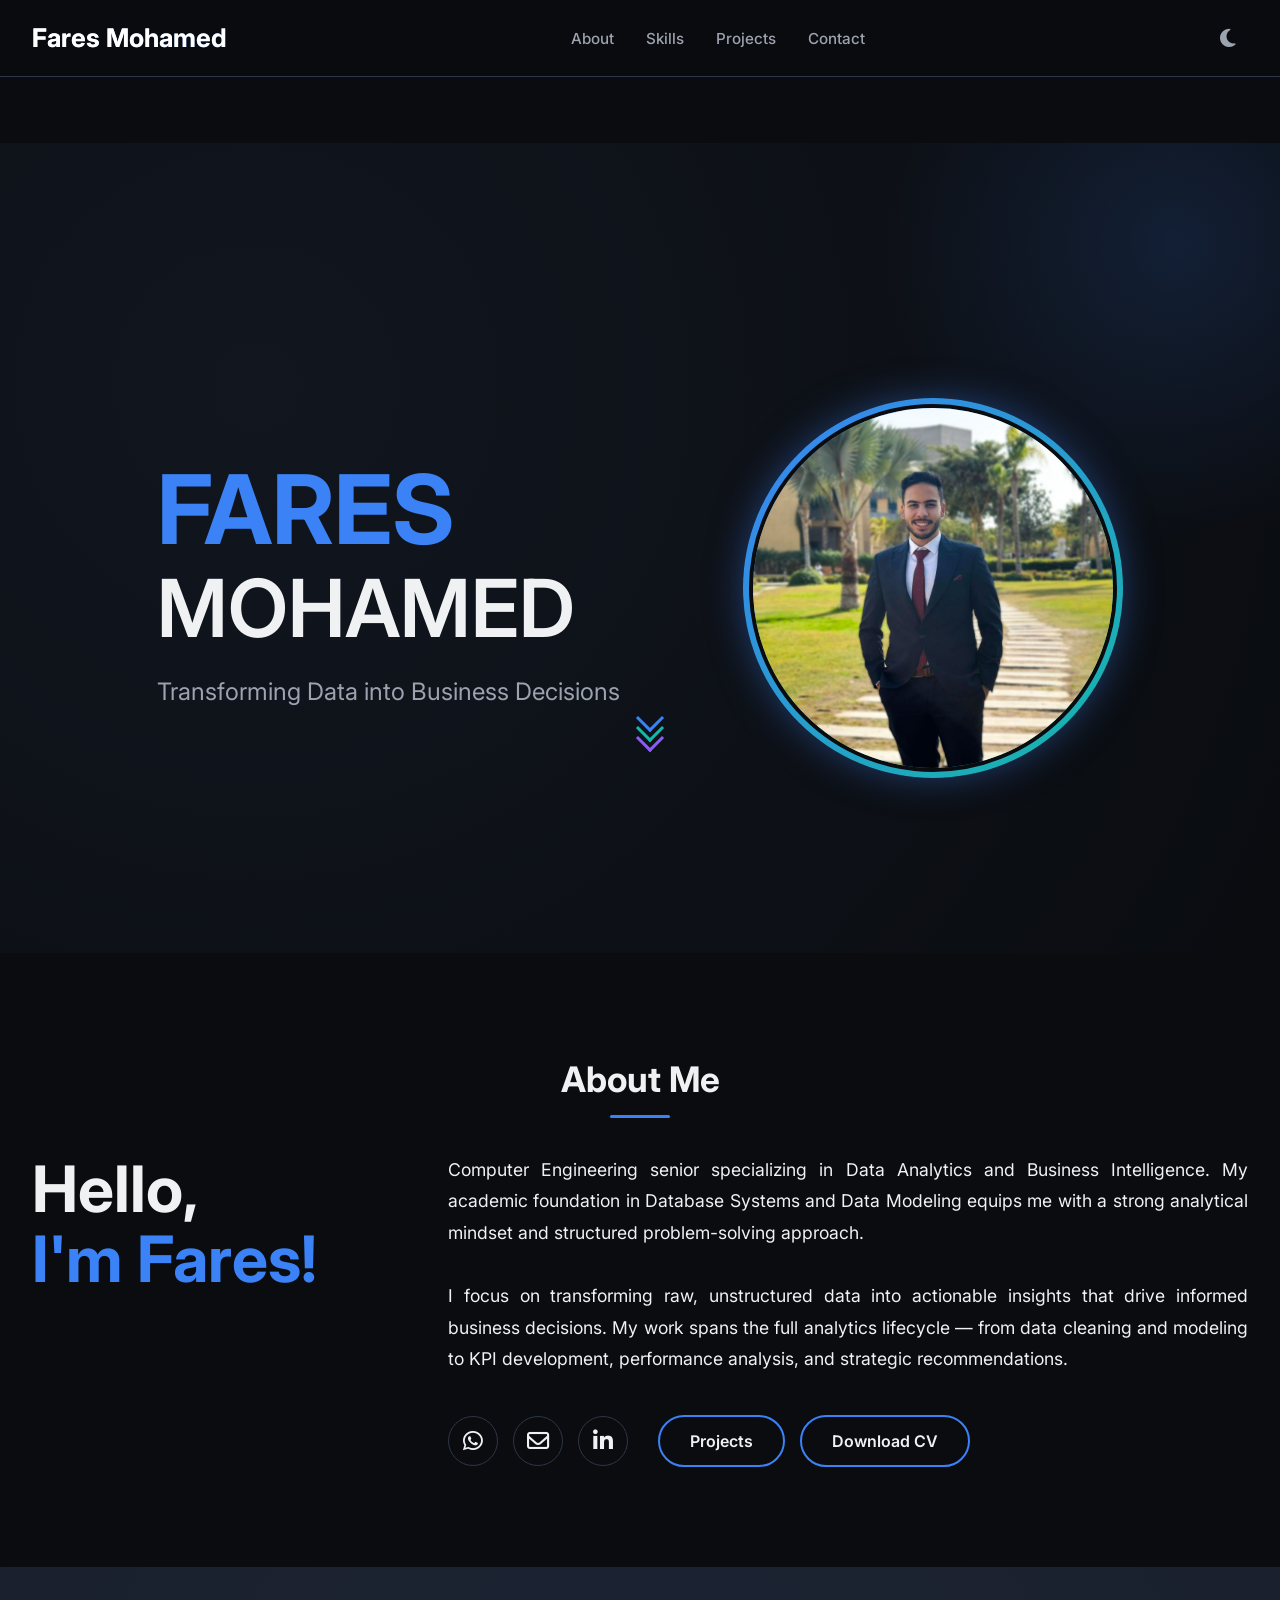
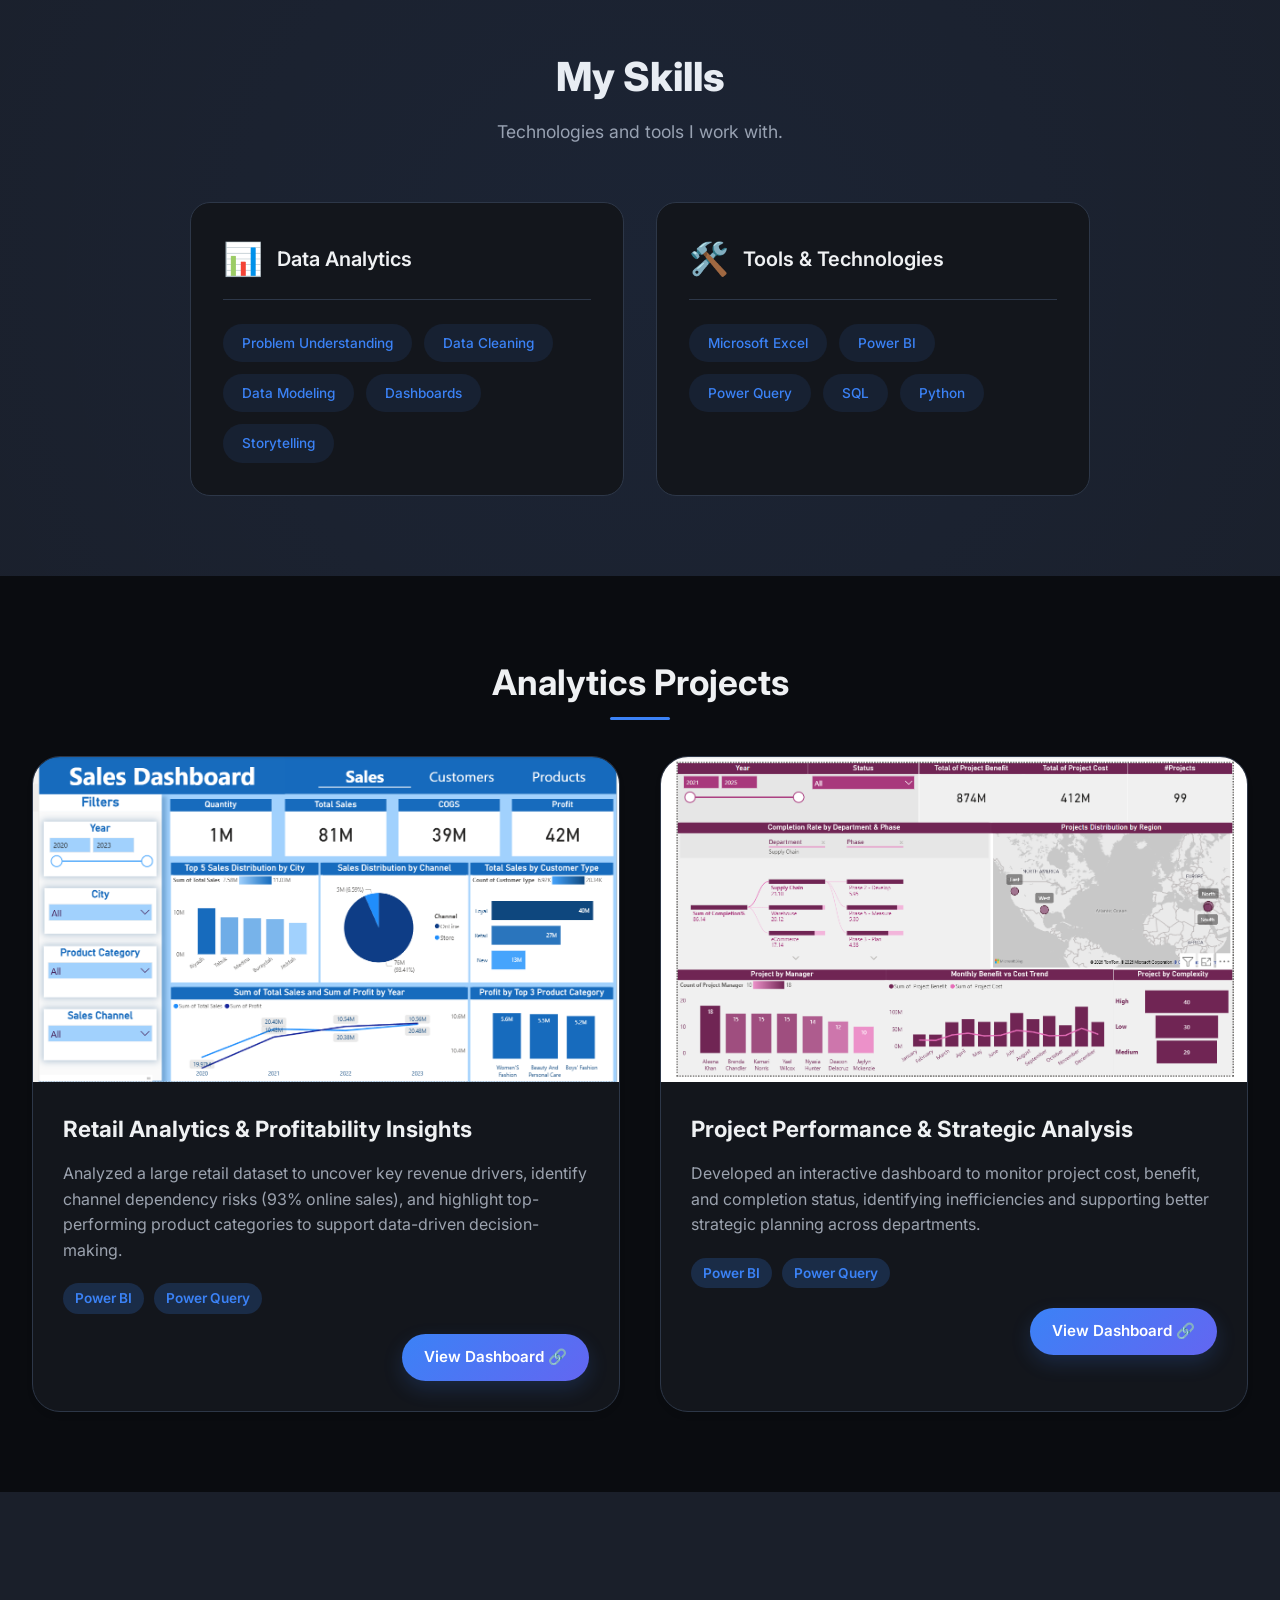
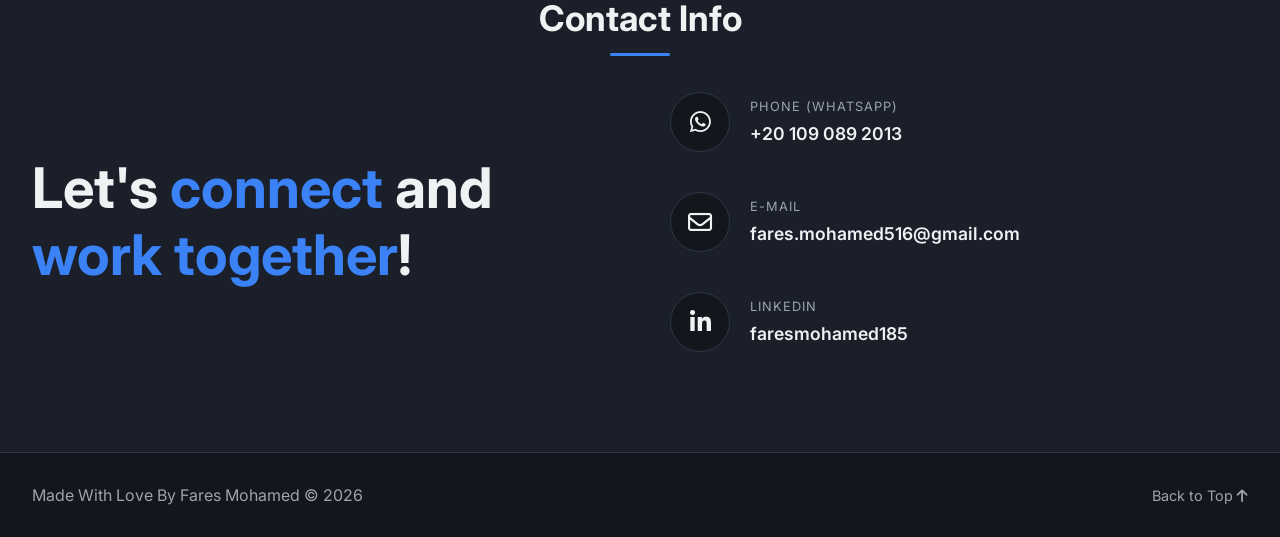
==== index.html @ 22d887e2 "index.html" ====
<!DOCTYPE html>
<html lang="en">

<head>
    <meta charset="UTF-8">
    <meta name="viewport" content="width=device-width, initial-scale=1.0">
    <meta name="description"
        content="Portfolio of Fares Mohamed, a Data Analyst specializing in business intelligence, data modeling, and performance analysis.">
    <title>Fares Mohamed | Data Analyst</title>

    <!-- Stylesheets -->
    <link rel="stylesheet" href="style.css">

    <!-- Google Fonts -->
    <link rel="preconnect" href="https://fonts.googleapis.com">
    <link rel="preconnect" href="https://fonts.gstatic.com" crossorigin>
    <link href="https://fonts.googleapis.com/css2?family=Inter:wght@300;400;500;600;700;800&display=swap"
        rel="stylesheet">
    <link href="https://fonts.googleapis.com/css2?family=Amiri:wght@400;700&display=swap" rel="stylesheet">

    <!-- Font Awesome -->
    <link rel="stylesheet" href="https://cdnjs.cloudflare.com/ajax/libs/font-awesome/6.4.0/css/all.min.css">
</head>

<body>
    <!-- ============================================
     PREMIUM LOADING SCREEN
     ============================================ -->
    <div id="preloader" class="preloader">
        <div class="preloader-container">
            <div class="spinner-wrapper">
                <div class="spinner"></div>
                <div class="spinner-glow"></div>
            </div>
            <div class="preloader-text">
                <span class="text-line">Fares Mohamed</span>
                <span class="text-sub">Loading Portfolio</span>
            </div>
        </div>
    </div>
    <!-- ============================================
         NAVIGATION BAR
         ============================================ -->
    <nav class="navbar">
        <div class="container">
            <a href="#home" class="logo">Fares Mohamed</a>

            <ul class="nav-links">
                <li><a href="#about">About</a></li>
                <li><a href="#skills">Skills</a></li>
                <li><a href="#projects">Projects</a></li>
                <li><a href="#contact">Contact</a></li>
            </ul>

            <!-- Dark Mode Toggle Button -->
            <button id="themeToggle" class="theme-toggle-nav" aria-label="Dark Mode Toggle">
                <i class="fa-solid fa-moon"></i>
            </button>
        </div>
    </nav>

    <!-- ============================================
         AYAT AL-KURSI - INFINITE SCROLLER
         ============================================ -->
    <div class="ayat-container">
        <div class="ayat-slider">
            <div class="ayat-track">
                <div class="ayat-item">
                    <span class="ayat-text">
                        ﴿ اللَّهُ لَا إِلَٰهَ إِلَّا هُوَ الْحَيُّ الْقَيُّومُ ۚ لَا تَأْخُذُهُ سِنَةٌ وَلَا نَوْمٌ
                        ۚ
                        لَهُ مَا فِي السَّمَاوَاتِ وَمَا فِي الْأَرْضِ ۗ مَنْ ذَا الَّذِي يَشْفَعُ عِنْدَهُ إِلَّا
                        بِإِذْنِهِ ۚ يَعْلَمُ مَا بَيْنَ أَيْدِيهِمْ وَمَا خَلْفَهُمْ ۖ وَلَا يُحِيطُونَ بِشَيْءٍ
                        مِنْ عِلْمِهِ إِلَّا بِمَا شَاءَ ۚ وَسِعَ كُرْسِيُّهُ السَّمَاوَاتِ وَالْأَرْضَ ۖ وَلَا
                        يَئُودُهُ حِفْظُهُمَا ۚ وَهُوَ الْعَلِيُّ الْعَظِيمُ ﴾
                    </span>
                </div>
            </div>
        </div>
    </div>

    <!-- ============================================
         HERO SECTION
         ============================================ -->
    <header class="hero" id="home">
        <div class="container hero-container">
            <div class="hero-content">
                <h1 class="hero-name">
                    <span class="name-part-1">FARES</span>
                    <span class="name-part-2">MOHAMED</span>
                </h1>
                <h2 class="hero-headline">
                    Transforming Data into <span class="highlight-text">Business Decisions</span>
                </h2>
            </div>

            <div class="hero-visual">
                <div class="profile-container">
                    <img src="profile.jpeg" alt="Fares Mohamed" class="profile-img">
                </div>
            </div>

            <div class="scroll-indicator">
                <span></span>
                <span></span>
                <span></span>
            </div>
        </div>
    </header>

    <main>
        <!-- ============================================
             ABOUT SECTION
             ============================================ -->
        <section id="about" class="section about-section">
            <div class="container">
                <div class="about-header">
                    <h2 class="section-title">About Me</h2>
                </div>

                <div class="about-layout">
                    <div class="about-intro">
                        <h2 class="about-hello">Hello,</h2>
                        <h2 class="about-name">I'm Fares!</h2>
                    </div>

                    <div class="about-text">
                        <p class="about-description">
                            Computer Engineering senior specializing in <span class="highlight-text">Data
                                Analytics</span> and <span class="highlight-text">Business Intelligence</span>.
                            My academic foundation in <span class="highlight-text">Database Systems</span> and
                            <span class="highlight-text">Data Modeling</span> equips me with a strong analytical
                            mindset and structured problem-solving approach.
                            <br><br>
                            I focus on transforming raw, unstructured data into actionable insights that drive
                            informed business decisions. My work spans the full analytics lifecycle — from
                            <span class="highlight-text">data cleaning</span> and <span
                                class="highlight-text">modeling</span> to
                            <span class="highlight-text">KPI development</span>,
                            <span class="highlight-text">performance analysis</span>, and strategic recommendations.
                        </p>

                        <div class="about-actions">
                            <div class="about-socials">
                                <a href="https://wa.me/201090892013" target="_blank" class="about-social-icon whatsapp">
                                    <i class="fa-brands fa-whatsapp"></i>
                                </a>
                                <a href="mailto:fares.mohamed516@gmail.com" class="about-social-icon mail">
                                    <i class="fa-regular fa-envelope"></i>
                                </a>
                                <a href="https://www.linkedin.com/in/faresmohamed185/" target="_blank"
                                    class="about-social-icon linkedin">
                                    <i class="fa-brands fa-linkedin-in"></i>
                                </a>
                            </div>

                            <div class="about-buttons">
                                <a href="#projects" class="btn-outline">Projects</a>
                                <a href="Fares_Mohamed_CV.pdf.pdf" target="_blank" class="btn-outline">Download CV</a>
                            </div>
                        </div>
                    </div>
                </div>
            </div>
        </section>

        <!-- ============================================
             SKILLS SECTION
             ============================================ -->
        <section id="skills" class="skills-section">
            <div class="container">
                <h2 class="skills-title">My Skills</h2>
                <p class="skills-subtitle">Technologies and tools I work with.</p>

                <div class="skills-grid">
                    <!-- Data Analytics Card -->
                    <div class="skill-category">
                        <div class="category-header">
                            <span class="category-icon">📊</span>
                            <h3>Data Analytics</h3>
                        </div>
                        <div class="skills-list">
                            <span class="skill-tag">Problem Understanding</span>
                            <span class="skill-tag">Data Cleaning</span>
                            <span class="skill-tag">Data Modeling</span>
                            <span class="skill-tag">Dashboards</span>
                            <span class="skill-tag">Storytelling</span>
                        </div>
                    </div>

                    <!-- Tools & Technologies Card -->
                    <div class="skill-category">
                        <div class="category-header">
                            <span class="category-icon">🛠️</span>
                            <h3>Tools & Technologies</h3>
                        </div>
                        <div class="skills-list">
                            <span class="skill-tag">Microsoft Excel</span>
                            <span class="skill-tag">Power BI</span>
                            <span class="skill-tag">Power Query</span>
                            <span class="skill-tag">SQL</span>
                            <span class="skill-tag">Python</span>
                        </div>
                    </div>
                </div>
            </div>
        </section>

        <!-- ============================================
             PROJECTS SECTION
             ============================================ -->
        <section id="projects" class="section projects-section">
            <div class="container">
                <h2 class="section-title">Analytics Projects</h2>

                <div class="projects-grid">
                    <!-- Project 1 -->
                    <div class="project-card">
                        <div class="project-preview">
                            <img src="sales.png" alt="Retail Performance Dashboard" class="project-img">
                        </div>
                        <div class="project-content">
                            <h3>Retail Analytics & Profitability Insights</h3>
                            <p class="project-desc">
                                Analyzed a large retail dataset to uncover key revenue drivers, identify channel
                                dependency risks (93% online sales), and highlight top-performing product categories to
                                support data-driven decision-making.
                            </p>
                            <div class="project-tools">
                                <span class="tool-tag">Power BI</span>
                                <span class="tool-tag">Power Query</span>
                            </div>
                            <div class="project-actions">
                                <a href="Sales Dashboard.pdf" target="_blank" class="project-btn">
                                    View Dashboard 🔗
                                </a>
                            </div>
                        </div>
                    </div>

                    <!-- Project 2 -->
                    <div class="project-card">
                        <div class="project-preview">
                            <img src="project management.png" alt="Project Management Dashboard" class="project-img">
                        </div>
                        <div class="project-content">
                            <h3>Project Performance & Strategic Analysis</h3>
                            <p class="project-desc">
                                Developed an interactive dashboard to monitor project cost, benefit, and completion
                                status, identifying inefficiencies and supporting better strategic planning across
                                departments.
                            </p>
                            <div class="project-tools">
                                <span class="tool-tag">Power BI</span>
                                <span class="tool-tag">Power Query</span>
                            </div>
                            <div class="project-actions">
                                <a href="Project Managment Dashboard.pdf" target="_blank" class="project-btn">
                                    View Dashboard 🔗
                                </a>
                            </div>
                        </div>
                    </div>
                </div>
            </div>
        </section>

        <!-- ============================================
             CONTACT SECTION
             ============================================ -->
        <section id="contact" class="section contact-section">
            <div class="container">
                <h2 class="section-title">Contact Info</h2>

                <div class="contact-layout">
                    <div class="contact-headline">
                        <h2 class="contact-main-text">
                            Let's <span class="highlight">connect</span> and <br>
                            <span class="highlight">work together</span>!
                        </h2>
                    </div>

                    <div class="contact-info">
                        <!-- WhatsApp -->
                        <div class="contact-row">
                            <div class="contact-text">
                                <span class="contact-label">Phone (WhatsApp)</span>
                                <a href="https://wa.me/201090892013" target="_blank" class="contact-link whatsapp">+20
                                    109 089
                                    2013</a>
                            </div>
                            <a href="https://wa.me/201090892013" target="_blank" class="contact-icon-circle whatsapp">
                                <i class="fa-brands fa-whatsapp"></i>
                            </a>
                        </div>

                        <!-- Email -->
                        <div class="contact-row">
                            <div class="contact-text">
                                <span class="contact-label">E-mail</span>
                                <a href="mailto:fares.mohamed516@gmail.com"
                                    class="contact-link mail">fares.mohamed516@gmail.com</a>
                            </div>
                            <a href="mailto:fares.mohamed516@gmail.com" class="contact-icon-circle mail">
                                <i class="fa-regular fa-envelope"></i>
                            </a>
                        </div>

                        <!-- LinkedIn -->
                        <div class="contact-row">
                            <div class="contact-text">
                                <span class="contact-label">LinkedIn</span>
                                <a href="https://www.linkedin.com/in/fares-mohamed-1676a9252/" target="_blank"
                                    class="contact-link linkedin">faresmohamed185</a>
                            </div>
                            <a href="https://www.linkedin.com/in/fares-mohamed-1676a9252/" target="_blank"
                                class="contact-icon-circle linkedin">
                                <i class="fa-brands fa-linkedin-in"></i>
                            </a>
                        </div>
                    </div>
                </div>
            </div>
        </section>
    </main>

    <!-- ============================================
         FOOTER
         ============================================ -->
    <footer class="footer">
        <div class="container footer-content">
            <p>Made With Love By Fares Mohamed © 2026</p>
            <a href="#home" class="back-to-top">
                Back to Top <i class="fa-solid fa-arrow-up"></i>
            </a>
        </div>
    </footer>

    <!-- JavaScript -->
    <script src="script.js"></script>
</body>

</html>
---- style.css ----
/* ============================================
   0. PREMIUM LOADING SCREEN
   ============================================ */

.preloader {
    position: fixed;
    top: 0;
    left: 0;
    width: 100%;
    height: 100%;
    background: #0A0C10;
    z-index: 9999;
    display: flex;
    align-items: center;
    justify-content: center;
    transition: opacity 0.6s ease, visibility 0.6s ease;
}

/* Hidden state */
.preloader.hidden {
    opacity: 0;
    visibility: hidden;
}

/* Container */
.preloader-container {
    text-align: center;
}

/* Spinner Wrapper */
.spinner-wrapper {
    position: relative;
    width: 80px;
    height: 80px;
    margin: 0 auto 24px;
}

/* Main Spinner */
.spinner {
    position: absolute;
    top: 0;
    left: 0;
    width: 100%;
    height: 100%;
    border: 3px solid transparent;
    border-top-color: #3B82F6;
    border-right-color: #14B8A6;
    border-radius: 50%;
    animation: spin 1.2s cubic-bezier(0.68, -0.55, 0.265, 1.55) infinite;
    will-change: transform;
}

/* Spinner Glow Effect */
.spinner-glow {
    position: absolute;
    top: 50%;
    left: 50%;
    width: 100%;
    height: 100%;
    background: radial-gradient(circle, rgba(59, 130, 246, 0.2), transparent 70%);
    border-radius: 50%;
    transform: translate(-50%, -50%);
    animation: pulse 2s ease-in-out infinite;
}

/* Spinner Animation */
@keyframes spin {
    0% {
        transform: rotate(0deg);
    }

    100% {
        transform: rotate(360deg);
    }
}

/* Pulse Animation for Glow */
@keyframes pulse {

    0%,
    100% {
        opacity: 0.3;
        transform: translate(-50%, -50%) scale(1);
    }

    50% {
        opacity: 0.8;
        transform: translate(-50%, -50%) scale(1.2);
    }
}

/* Text Styles */
.preloader-text {
    margin-top: 16px;
}

.text-line {
    display: block;
    font-family: 'Inter', sans-serif;
    font-size: 1.2rem;
    font-weight: 600;
    letter-spacing: 4px;
    text-transform: uppercase;
    background: linear-gradient(135deg, #EFF1F3, #3B82F6);
    -webkit-background-clip: text;
    background-clip: text;
    color: transparent;
    margin-bottom: 8px;
}

.text-sub {
    display: block;
    font-family: 'Inter', sans-serif;
    font-size: 0.75rem;
    font-weight: 400;
    letter-spacing: 2px;
    text-transform: uppercase;
    color: #9CA3AF;
}

/* Responsive */
@media (max-width: 768px) {
    .spinner-wrapper {
        width: 60px;
        height: 60px;
    }

    .text-line {
        font-size: 1rem;
        letter-spacing: 3px;
    }

    .text-sub {
        font-size: 0.65rem;
        letter-spacing: 1.5px;
    }
}

@media (max-width: 480px) {
    .spinner-wrapper {
        width: 50px;
        height: 50px;
    }

    .text-line {
        font-size: 0.85rem;
        letter-spacing: 2px;
    }

    .text-sub {
        font-size: 0.55rem;
    }
}

/* ============================================
   1. CSS VARIABLES
   ============================================ */

/* Dark Mode (Default) */
:root {
    --bg-deep: #0A0C10;
    --bg-card: #13161C;
    --bg-elevated: #1A1F2A;
    --border-glow: #2D3748;
    --accent-primary: #3B82F6;
    --accent-teal: #14B8A6;
    --accent-purple: #8B5CF6;
    --text-primary: #EFF1F3;
    --text-secondary: #9CA3AF;
    --shadow: 0 4px 6px -1px rgba(0, 0, 0, 0.1);
    --shadow-hover: 0 10px 15px -3px rgba(0, 0, 0, 0.1);
    --transition: all 0.3s ease;
}

/* Light Mode */
[data-theme="light"] {
    --bg-deep: #F8FAFC;
    --bg-card: #FFFFFF;
    --bg-elevated: #F1F5F9;
    --border-glow: #E2E8F0;
    --accent-primary: #2563EB;
    --accent-teal: #0D9488;
    --accent-purple: #7C3AED;
    --text-primary: #1E293B;
    --text-secondary: #64748B;
    --shadow: 0 4px 6px -1px rgba(0, 0, 0, 0.05);
    --shadow-hover: 0 10px 15px -3px rgba(0, 0, 0, 0.08);
}

/* ============================================
   2. GLOBAL STYLES
   ============================================ */
* {
    margin: 0;
    padding: 0;
    box-sizing: border-box;
}

body {
    font-family: 'Inter', sans-serif;
    background-color: var(--bg-deep);
    color: var(--text-primary);
    line-height: 1.5;
    scroll-behavior: smooth;
    overflow-x: hidden;
    transition: background-color 0.3s ease, color 0.3s ease;
}

a {
    text-decoration: none;
    color: inherit;
    transition: var(--transition);
}

ul {
    list-style: none;
}

img {
    max-width: 100%;
    display: block;
}

.container {
    max-width: 1280px;
    margin: 0 auto;
    padding: 0 32px;
}

.section {
    padding: 80px 0;
}

.section-title {
    font-size: 2.2rem;
    font-weight: 700;
    text-align: center;
    color: var(--text-primary);
    margin-bottom: 48px;
    position: relative;
}

.section-title::after {
    content: '';
    position: absolute;
    bottom: -12px;
    left: 50%;
    transform: translateX(-50%);
    width: 60px;
    height: 3px;
    background: var(--accent-primary);
    border-radius: 3px;
}

/* ============================================
   3. NAVIGATION
   ============================================ */
.navbar {
    position: fixed;
    top: 0;
    width: 100%;
    backdrop-filter: blur(12px);
    background: rgba(10, 12, 16, 0.8);
    border-bottom: 1px solid var(--border-glow);
    z-index: 1000;
    padding: 18px 0;
    transition: background 0.3s ease;
}

[data-theme="light"] .navbar {
    background: rgba(255, 255, 255, 0.9);
}

.navbar .container {
    display: flex;
    justify-content: space-between;
    align-items: center;
}

.logo {
    font-size: 1.6rem;
    font-weight: 700;
    background: linear-gradient(135deg, #fff, var(--accent-primary));
    -webkit-background-clip: text;
    background-clip: text;
    color: #fff;
}

[data-theme="light"] .logo {
    background: linear-gradient(135deg, #1E293B, var(--accent-primary));
    -webkit-background-clip: text;
    background-clip: text;
    color: transparent;
}

.nav-links {
    display: flex;
    gap: 32px;
}

.nav-links a {
    color: var(--text-secondary);
    font-weight: 500;
    font-size: 0.95rem;
}

.nav-links a:hover {
    color: var(--accent-primary);
}

/* ============================================
   4. THEME TOGGLE BUTTON
   ============================================ */
.theme-toggle-nav {
    background: transparent;
    border: none;
    color: var(--text-secondary);
    font-size: 1.3rem;
    cursor: pointer;
    padding: 8px;
    border-radius: 50%;
    transition: var(--transition);
    display: flex;
    align-items: center;
    justify-content: center;
    width: 40px;
    height: 40px;
}

.theme-toggle-nav:hover {
    color: var(--accent-primary);
    background: rgba(59, 130, 246, 0.1);
    transform: rotate(15deg);
}

[data-theme="light"] .theme-toggle-nav {
    color: #1E293B;
}

[data-theme="light"] .theme-toggle-nav:hover {
    color: var(--accent-primary);
}

/* ============================================
   5. AYAT AL-KURSI SLIDER
   ============================================ */
/* ============================================
   AYAT AL-KURSI - بدون كارد
   ============================================ */

.ayat-container {
    width: auto;
    margin-top: 80px;
    margin-left: 0;
    margin-right: 80px;
    padding: 0;
    box-sizing: border-box;
    overflow: hidden;
}

.ayat-slider {
    position: relative;
    width: 100%;
    overflow: hidden;
    padding: 16px 0;
}

.ayat-track {
    display: flex;
    flex-wrap: nowrap;
    width: max-content;
    will-change: transform;
}

.ayat-item {
    flex-shrink: 0;
    white-space: nowrap;
    padding: 0 40px;
    font-family: 'Amiri', serif;
    font-size: 1.2rem;
    line-height: 1.6;
}

.ayat-text {
    display: inline-block;
    font-weight: 500;
    background: linear-gradient(135deg, var(--text-primary), var(--accent-teal));
    -webkit-background-clip: text;
    background-clip: text;
    color: transparent;
    text-shadow: 0 0 8px rgba(59, 130, 246, 0.2);
    direction: rtl;
}

/* Responsive */
@media (max-width: 768px) {
    .ayat-slider {
        padding: 12px 0;
    }

    .ayat-item {
        padding: 0 20px;
        font-size: 1rem;
    }

    .ayat-slider::before,
    .ayat-slider::after {
        width: 30px;
    }
}

@media (max-width: 480px) {
    .ayat-item {
        padding: 0 15px;
        font-size: 0.85rem;
    }
}

/* ============================================
   6. HERO SECTION
   ============================================ */
.hero {
    padding: 180px 0 100px;
    min-height: 90vh;
    display: flex;
    align-items: center;
    background: radial-gradient(circle at 20% 30%, #11161f, var(--bg-deep));
    position: relative;
    overflow: hidden;
}

[data-theme="light"] .hero {
    background: radial-gradient(circle at 20% 30%, #E2E8F0, #F8FAFC);
}

.hero::before {
    content: '';
    position: absolute;
    top: -200px;
    right: -200px;
    width: 600px;
    height: 600px;
    background: radial-gradient(circle, rgba(59, 130, 246, 0.15) 0%, transparent 70%);
    border-radius: 50%;
    z-index: 1;
}

[data-theme="light"] .hero::before {
    background: radial-gradient(circle, rgba(37, 99, 235, 0.08) 0%, transparent 70%);
}

.hero-container {
    display: grid;
    grid-template-columns: 1fr 1fr;
    gap: 40px;
    align-items: center;
    position: relative;
    z-index: 2;
}

.hero-content {
    text-align: left;
}

.hero-name,
.hero-headline,
.hero-visual,
.scroll-indicator {
    opacity: 0;
}

.hero-name {
    margin-bottom: 30px;
    line-height: 0.9;
    animation: fadeInUp 0.8s ease-out 0.2s forwards;
}

.name-part-1 {
    font-size: 6rem;
    font-weight: 700;
    color: var(--accent-primary);
    display: block;
    margin-bottom: 20px;
}

.name-part-2 {
    font-size: 5rem;
    font-weight: 600;
    color: var(--text-primary);
    display: block;
}

.hero-headline {
    font-size: 1.5rem;
    font-weight: 400;
    color: var(--text-secondary);
    animation: fadeInUp 0.8s ease-out 0.4s forwards;
}

.hero-visual {
    animation: fadeInUp 2.5s ease-out 0.5s forwards;
}

.profile-container {
    width: 380px;
    height: 380px;
    border-radius: 50%;
    padding: 6px;
    background: linear-gradient(135deg, var(--accent-primary), var(--accent-teal));
    box-shadow: 0 0 40px -5px rgba(59, 130, 246, 0.5);
    animation: float 8s ease-in-out infinite;
    margin-left: auto;
}

.profile-img {
    width: 100%;
    height: 100%;
    object-fit: cover;
    object-position: top;
    border-radius: 50%;
    border: 4px solid var(--bg-deep);
}

@keyframes float {

    0%,
    100% {
        transform: translateY(0);
    }

    50% {
        transform: translateY(-15px);
    }
}

@keyframes fadeInUp {
    from {
        opacity: 0;
        transform: translateY(30px);
    }

    to {
        opacity: 1;
        transform: translateY(0);
    }
}

.scroll-indicator {
    position: absolute;
    bottom: 40px;
    left: 50%;
    transform: translateX(-50%);
    z-index: 10;
    animation: fadeInUp 0.8s ease-out 1s forwards;
}

.scroll-indicator span {
    display: block;
    width: 20px;
    height: 20px;
    border-bottom: 3px solid var(--accent-primary);
    border-right: 3px solid var(--accent-primary);
    transform: rotate(45deg);
    margin: -10px auto;
    animation: scroll 2s infinite;
}

.scroll-indicator span:nth-child(2) {
    animation-delay: 0.2s;
    border-color: var(--accent-teal);
}

.scroll-indicator span:nth-child(3) {
    animation-delay: 0.4s;
    border-color: var(--accent-purple);
}

@keyframes scroll {
    0% {
        opacity: 0;
        transform: rotate(45deg) translate(-20px, -20px);
    }

    50% {
        opacity: 1;
    }

    100% {
        opacity: 0;
        transform: rotate(45deg) translate(20px, 20px);
    }
}

/* ============================================
   7. ABOUT SECTION
   ============================================ */
.about-section {
    background-color: var(--bg-deep);
    padding: 100px 0;
}

.about-layout {
    display: flex;
    justify-content: space-between;
    align-items: flex-start;
    gap: 60px;
    flex-wrap: wrap;
}

.about-intro {
    flex: 0 0 auto;
    min-width: 250px;
}

.about-hello,
.about-name {
    font-size: 4rem;
    font-weight: 700;
    line-height: 1.1;
    color: var(--text-primary);
}

.about-name {
    color: var(--accent-primary);
}

.about-text {
    flex: 1;
    min-width: 300px;
    max-width: 800px;
}

.about-description {
    font-size: 1.1rem;
    line-height: 1.8;
    margin-bottom: 40px;
    text-align: justify;
    color: var(--text-primary);
}

[data-theme="light"] .about-description {
    color: #334155;
}

.about-actions {
    display: flex;
    align-items: center;
    gap: 30px;
    flex-wrap: wrap;
}

.about-socials {
    display: flex;
    gap: 15px;
}

.about-social-icon {
    width: 50px;
    height: 50px;
    border: 1px solid var(--border-glow);
    border-radius: 50%;
    display: flex;
    align-items: center;
    justify-content: center;
    font-size: 1.4rem;
    transition: var(--transition);
    color: var(--text-primary);
}

.about-social-icon:hover {
    background-color: var(--accent-primary);
    color: #fff;
    transform: translateY(-3px);
    border-color: var(--accent-primary);
}

.about-buttons {
    display: flex;
    gap: 15px;
}

.btn-outline {
    padding: 12px 30px;
    border: 2px solid var(--accent-primary);
    border-radius: 50px;
    color: var(--text-primary);
    font-weight: 600;
    background: transparent;
    transition: var(--transition);
}

.btn-outline:hover {
    background: var(--accent-primary);
    color: #fff;
}

/* ============================================
   8. SKILLS SECTION
   ============================================ */
.skills-section {
    padding: 80px 0;
    background: var(--bg-elevated);
    position: relative;
    overflow: hidden;
}

.skills-section::before {
    content: '';
    position: absolute;
    top: -50%;
    left: -50%;
    width: 200%;
    height: 200%;
    background: radial-gradient(circle at center, var(--accent-primary) 0%, transparent 70%);
    opacity: 0.05;
    animation: skillsPulse 8s ease-in-out infinite;
}

@keyframes skillsPulse {

    0%,
    100% {
        opacity: 0.03;
        transform: scale(1);
    }

    50% {
        opacity: 0.08;
        transform: scale(1.03);
    }
}

.skills-title {
    font-size: 2.5rem;
    font-weight: 800;
    text-align: center;
    color: var(--text-primary);
    margin-bottom: 12px;
}

.skills-subtitle {
    text-align: center;
    color: var(--text-secondary);
    font-size: 1.1rem;
    margin-bottom: 56px;
}

.skills-grid {
    display: grid;
    grid-template-columns: repeat(auto-fit, minmax(350px, 1fr));
    gap: 32px;
    max-width: 900px;
    margin: 0 auto;
}

.skill-category {
    background: var(--bg-card);
    border-radius: 20px;
    padding: 32px;
    transition: var(--transition);
    border: 1px solid var(--border-glow);
    position: relative;
    overflow: hidden;
}

.skill-category::before {
    content: '';
    position: absolute;
    top: 0;
    left: 0;
    right: 0;
    height: 2px;
    background: linear-gradient(90deg, transparent, var(--accent-primary), transparent);
    transform: translateX(-100%);
    transition: transform 0.6s ease;
}

.skill-category:hover::before {
    transform: translateX(100%);
}

.skill-category:hover {
    transform: translateY(-6px);
    border-color: var(--accent-primary);
    box-shadow: 0 10px 30px rgba(59, 130, 246, 0.1);
}

.category-header {
    display: flex;
    align-items: center;
    gap: 14px;
    margin-bottom: 24px;
    padding-bottom: 16px;
    border-bottom: 1px solid var(--border-glow);
}

.category-icon {
    font-size: 2rem;
}

.category-header h3 {
    font-size: 1.25rem;
    font-weight: 600;
    color: var(--text-primary);
}

.skills-list {
    display: flex;
    flex-wrap: wrap;
    gap: 12px;
}

.skill-tag {
    background: rgba(59, 130, 246, 0.1);
    color: var(--accent-primary);
    padding: 8px 18px;
    border-radius: 30px;
    font-size: 0.85rem;
    font-weight: 500;
    transition: var(--transition);
    cursor: default;
    border: 1px solid transparent;
}

.skill-tag:hover {
    background: var(--accent-primary);
    color: #ffffff;
    transform: translateY(-2px) scale(1.02);
    box-shadow: 0 0 15px rgba(59, 130, 246, 0.4);
}

/* ============================================
   9. PROJECTS SECTION
   ============================================ */
.projects-grid {
    display: grid;
    grid-template-columns: repeat(auto-fit, minmax(320px, 1fr));
    gap: 40px;
}

.project-card {
    background: var(--bg-card);
    border-radius: 28px;
    overflow: hidden;
    box-shadow: var(--shadow);
    transition: var(--transition);
    border: 1px solid var(--border-glow);
}

.project-card:hover {
    transform: translateY(-10px);
    box-shadow: var(--shadow-hover);
    border-color: var(--accent-purple);
}

.project-preview {
    height: 325px;
    background: var(--bg-elevated);
    overflow: hidden;
}

.project-img {
    width: 100%;
    height: 100%;
    object-fit: cover;
    object-position: top;
    transition: transform 0.5s ease;
}

.project-card:hover .project-img {
    transform: scale(1.05);
}

.project-content {
    padding: 30px;
}

.project-content h3 {
    font-size: 1.4rem;
    margin-bottom: 15px;
    color: var(--text-primary);
}

.project-desc {
    color: var(--text-secondary);
    margin-bottom: 20px;
    line-height: 1.6;
}

.project-tools {
    display: flex;
    flex-wrap: wrap;
    gap: 10px;
    margin-bottom: 20px;
}

.tool-tag {
    background: rgba(59, 130, 246, 0.2);
    color: var(--accent-primary);
    padding: 5px 12px;
    border-radius: 20px;
    font-size: 0.85rem;
    font-weight: 600;
}

.project-actions {
    display: flex;
    justify-content: flex-end;
}

.project-btn {
    display: inline-block;
    padding: 12px 22px;
    border-radius: 999px;
    font-size: 0.95rem;
    font-weight: 600;
    color: #fff;
    background: linear-gradient(135deg, #3b82f6, #6366f1);
    box-shadow: 0 8px 20px rgba(59, 130, 246, 0.18);
    transition: var(--transition);
}

.project-btn:hover {
    transform: translateY(-2px);
    box-shadow: 0 12px 24px rgba(59, 130, 246, 0.28);
}

/* ============================================
   10. CONTACT SECTION
   ============================================ */
.contact-section {
    background-color: var(--bg-elevated);
    padding: 100px 0;
}

.contact-layout {
    display: flex;
    justify-content: space-between;
    align-items: center;
    gap: 60px;
    flex-wrap: wrap-reverse;
}

.contact-headline {
    flex: 1;
    min-width: 300px;
}

.contact-main-text {
    font-size: 3.5rem;
    font-weight: 700;
    line-height: 1.2;
    color: var(--text-primary);
}

.contact-main-text .highlight {
    color: var(--accent-primary);
}

.contact-info {
    flex: 1;
    min-width: 300px;
    display: flex;
    flex-direction: column;
    gap: 40px;
}

.contact-row {
    display: flex;
    align-items: center;
    justify-content: flex-end;
    gap: 20px;
    flex-direction: row-reverse;
}

.contact-text {
    display: flex;
    flex-direction: column;
    align-items: flex-start;
}

.contact-label {
    font-size: 0.8rem;
    text-transform: uppercase;
    letter-spacing: 1px;
    color: var(--text-secondary);
    margin-bottom: 5px;
}

.contact-link {
    font-size: 1.1rem;
    font-weight: 600;
    color: var(--text-primary);
}

.contact-link:hover {
    color: var(--accent-primary);
}

.contact-icon-circle {
    width: 60px;
    height: 60px;
    border-radius: 50%;
    background: var(--bg-card);
    display: flex;
    align-items: center;
    justify-content: center;
    font-size: 1.5rem;
    transition: var(--transition);
    border: 1px solid var(--border-glow);
    color: var(--text-primary);
}

.contact-icon-circle:hover {
    background: var(--accent-primary);
    color: #fff;
    animation: shakeX 0.8s ease-in-out forwards;
}

.whatsapp:hover {
    background-color: #25D366;
    color: #fff;
}

.mail:hover {
    background-color: #ea4335;
    color: #fff;
}

.linkedin:hover {
    background-color: #0077b5;
    color: #fff;
}

@keyframes shakeX {
    0% {
        transform: translateX(0);
    }

    20%,
    80%,
    100% {
        transform: translateX(-6px);
    }

    40% {
        transform: translateX(6px);
    }
}

/* ============================================
   11. FOOTER
   ============================================ */
.footer {
    background-color: var(--bg-card);
    padding: 30px 0;
    border-top: 1px solid var(--border-glow);
}

.footer-content {
    display: flex;
    justify-content: space-between;
    align-items: center;
    flex-wrap: wrap;
    gap: 20px;
    color: var(--text-secondary);
}

.back-to-top {
    font-size: 0.9rem;
    color: var(--text-secondary);
}

.back-to-top:hover {
    color: var(--accent-primary);
}

/* ============================================
   12. RESPONSIVE DESIGN
   ============================================ */
@media (max-width: 900px) {
    .container {
        padding: 0 20px;
    }

    .section-title {
        font-size: 1.8rem;
    }

    .hero {
        padding-top: 140px;
        text-align: center;
    }

    .hero-container {
        grid-template-columns: 1fr;
        gap: 60px;
    }

    .hero-content {
        order: 1;
        text-align: center;
    }

    .hero-visual {
        order: 2;
    }

    .name-part-1,
    .name-part-2 {
        font-size: 3.5rem;
    }

    .profile-container {
        width: 280px;
        height: 280px;
        margin-left: auto;
        margin-right: auto;
    }

    .nav-links {
        display: none;
    }

    .navbar .container {
        justify-content: center;
    }

    .about-layout {
        flex-direction: column;
        align-items: center;
        text-align: center;
    }

    .about-actions {
        justify-content: center;
        flex-direction: column;
    }

    .about-hello,
    .about-name {
        font-size: 3rem;
        text-align: center;
    }

    .contact-layout {
        flex-direction: column-reverse;
        text-align: center;
    }

    .contact-row {
        justify-content: center;
        flex-direction: column;
    }

    .contact-text {
        align-items: center;
        text-align: center;
    }

    .contact-main-text {
        font-size: 2.5rem;
        text-align: center;
    }

    .footer-content {
        flex-direction: column;
        text-align: center;
    }
}

@media (max-width: 768px) {
    .ayat-container {
        margin-top: 70px;
        padding: 0 12px;
    }

    .ayat-item {
        padding: 0 20px;
        font-size: 1rem;
    }

    .ayat-slider::before,
    .ayat-slider::after {
        width: 40px;
    }

    .skills-section {
        padding: 50px 0;
    }

    .skills-title {
        font-size: 2rem;
    }

    .skills-subtitle {
        font-size: 1rem;
        margin-bottom: 40px;
    }

    .skills-grid {
        gap: 24px;
        grid-template-columns: 1fr;
        max-width: 100%;
    }

    .skill-category {
        padding: 24px;
    }

    .skill-tag {
        padding: 6px 14px;
        font-size: 0.75rem;
    }
}

@media (max-width: 600px) {
    .projects-grid {
        grid-template-columns: 1fr;
    }

    .section-title {
        font-size: 1.6rem;
    }

    .name-part-1,
    .name-part-2 {
        font-size: 2.5rem;
    }

    .hero-headline {
        font-size: 1.2rem;
    }

    .contact-main-text {
        font-size: 2rem;
    }

    .contact-link {
        font-size: 0.9rem;
    }

    .contact-icon-circle {
        width: 50px;
        height: 50px;
        font-size: 1.2rem;
    }
}

@media (max-width: 480px) {
    .ayat-container {
        margin-top: 60px;
    }

    .ayat-item {
        padding: 0 15px;
        font-size: 0.85rem;
    }

    .ayat-slider::before,
    .ayat-slider::after {
        width: 25px;
    }

    .skills-title {
        font-size: 1.8rem;
    }

    .skills-list {
        gap: 8px;
    }

    .skill-tag {
        padding: 5px 12px;
        font-size: 0.7rem;
    }

}
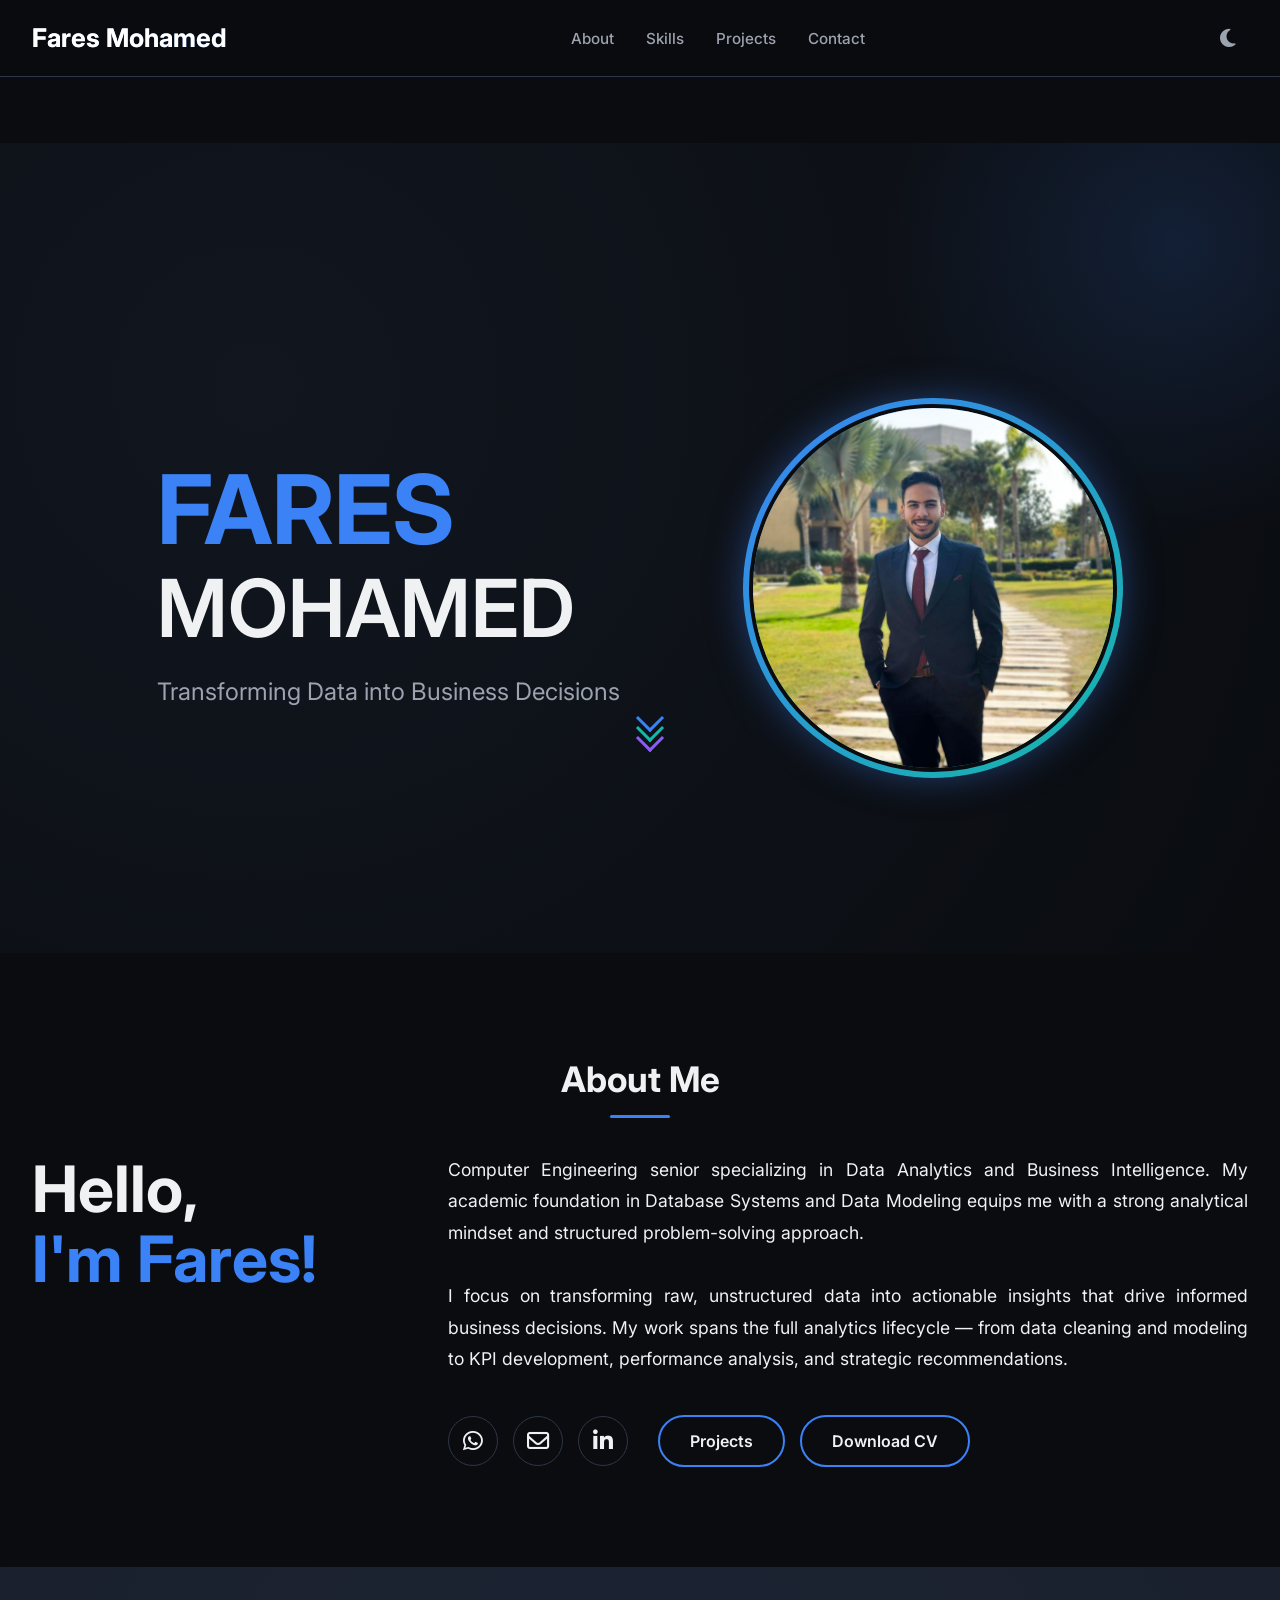
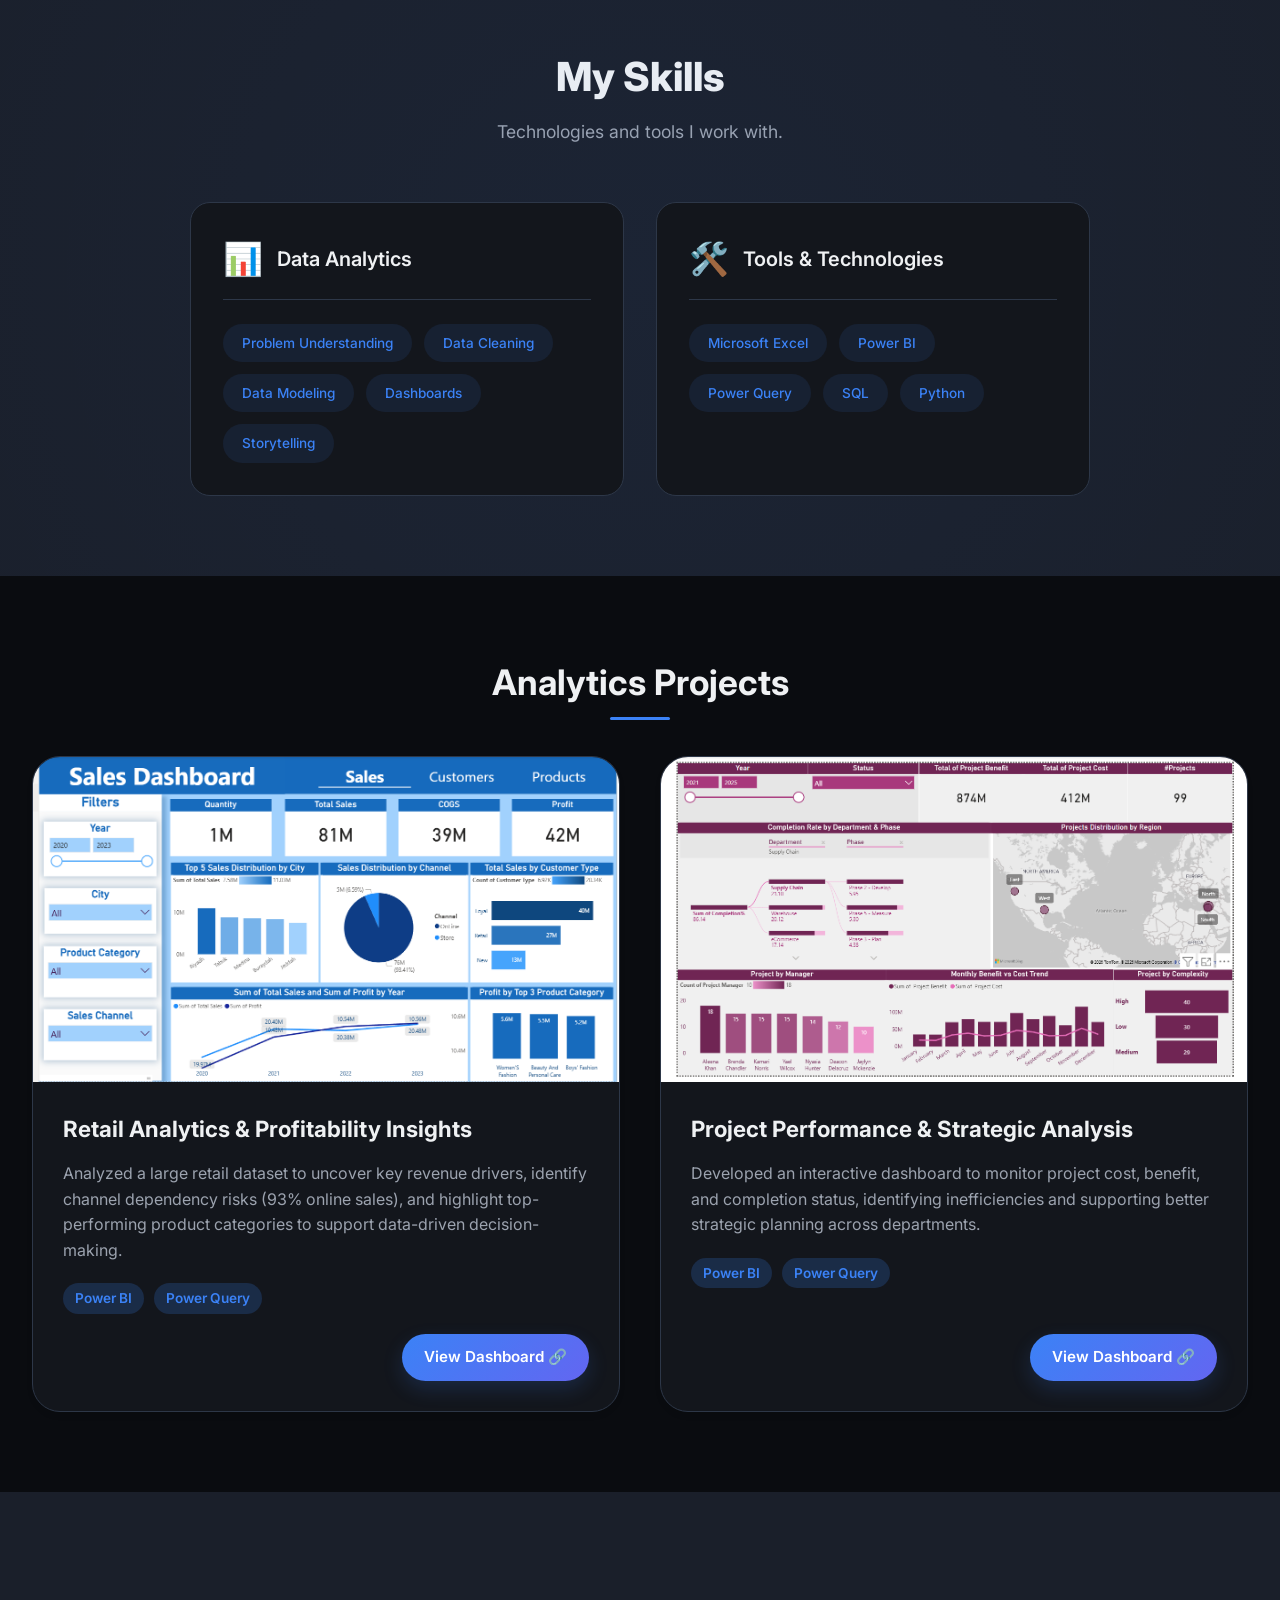
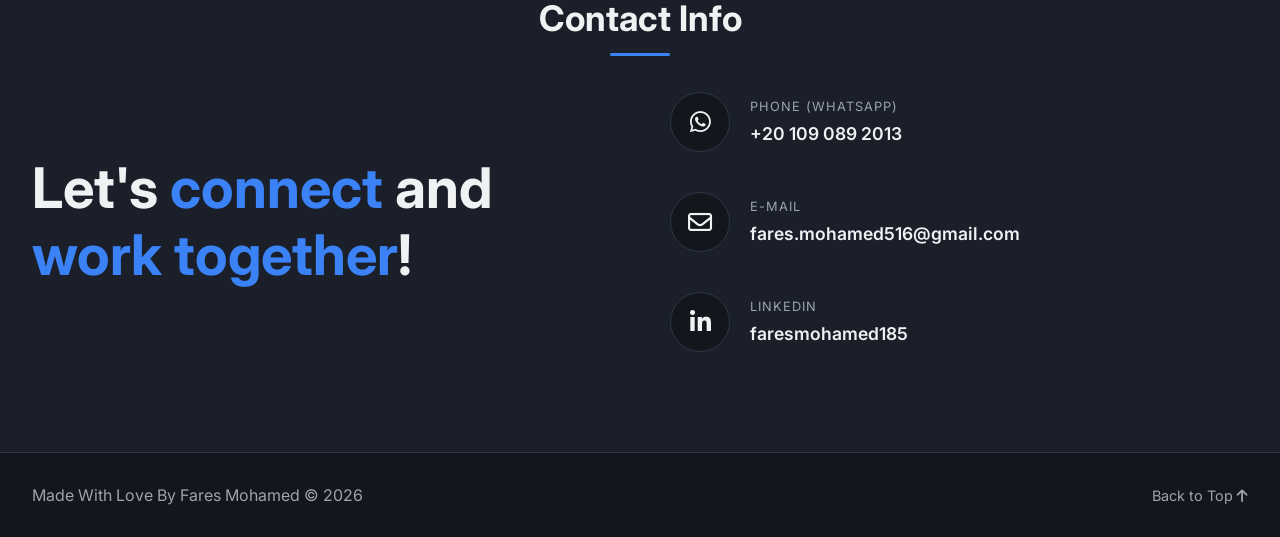
==== commit 02d2bca8: "index.html" ====
--- a/index.html
+++ b/index.html
@@ -20,6 +20,17 @@
 
     <!-- Font Awesome -->
     <link rel="stylesheet" href="https://cdnjs.cloudflare.com/ajax/libs/font-awesome/6.4.0/css/all.min.css">
+
+    <!-- Google tag (gtag.js) -->
+<script async src="https://www.googletagmanager.com/gtag/js?id=G-ZJ02W7M3J1"></script>
+<script>
+  window.dataLayer = window.dataLayer || [];
+  function gtag(){dataLayer.push(arguments);}
+  gtag('js', new Date());
+
+  gtag('config', 'G-ZJ02W7M3J1');
+</script>
+    
 </head>
 
 <body>
--- a/style.css
+++ b/style.css
@@ -836,6 +836,7 @@
     display: grid;
     grid-template-columns: repeat(auto-fit, minmax(320px, 1fr));
     gap: 40px;
+    align-items: stretch;
 }
 
 .project-card {
@@ -845,6 +846,9 @@
     box-shadow: var(--shadow);
     transition: var(--transition);
     border: 1px solid var(--border-glow);
+    display: flex;
+    flex-direction: column;
+    height: 100%;
 }
 
 .project-card:hover {
@@ -873,6 +877,9 @@
 
 .project-content {
     padding: 30px;
+    display: flex;
+    flex-direction: column;
+    flex: 1;
 }
 
 .project-content h3 {
@@ -904,6 +911,7 @@
 }
 
 .project-actions {
+    margin-top: auto;
     display: flex;
     justify-content: flex-end;
 }
@@ -1275,4 +1283,4 @@
         font-size: 0.7rem;
     }
 
-}+}
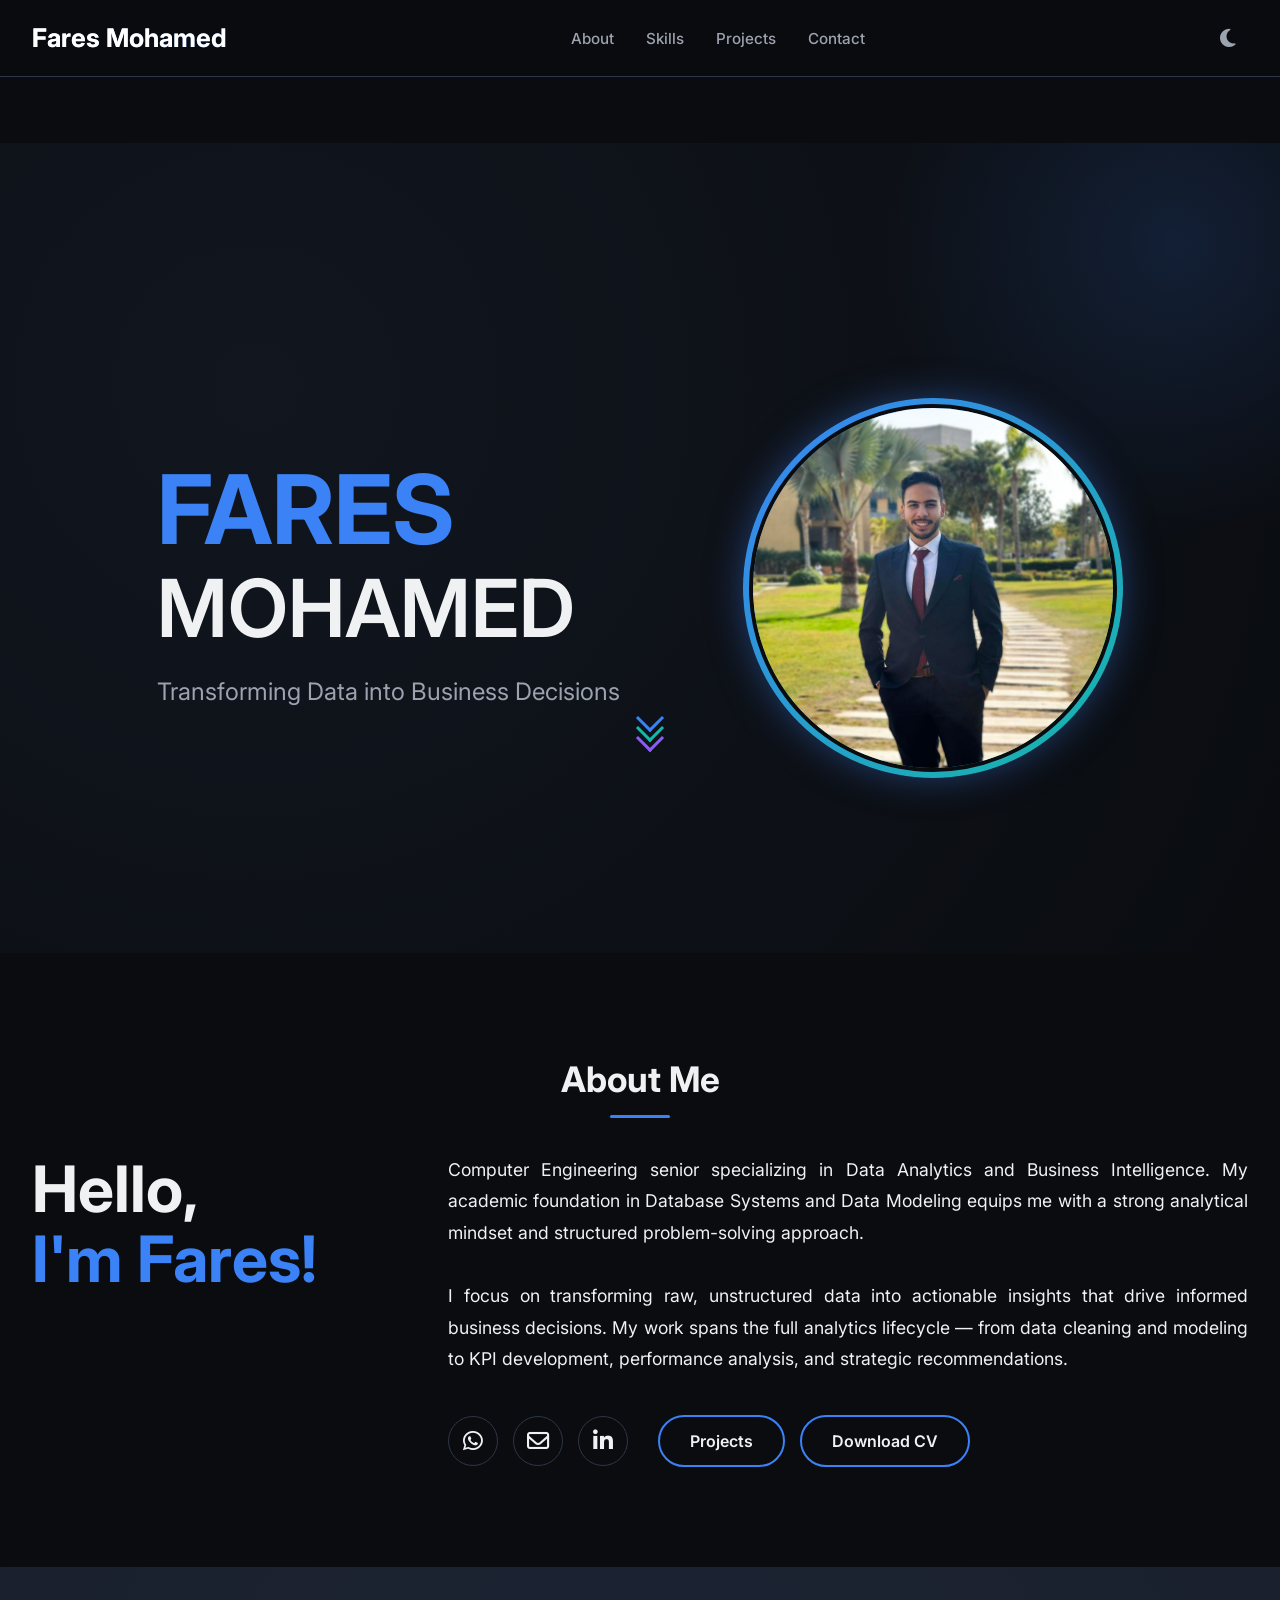
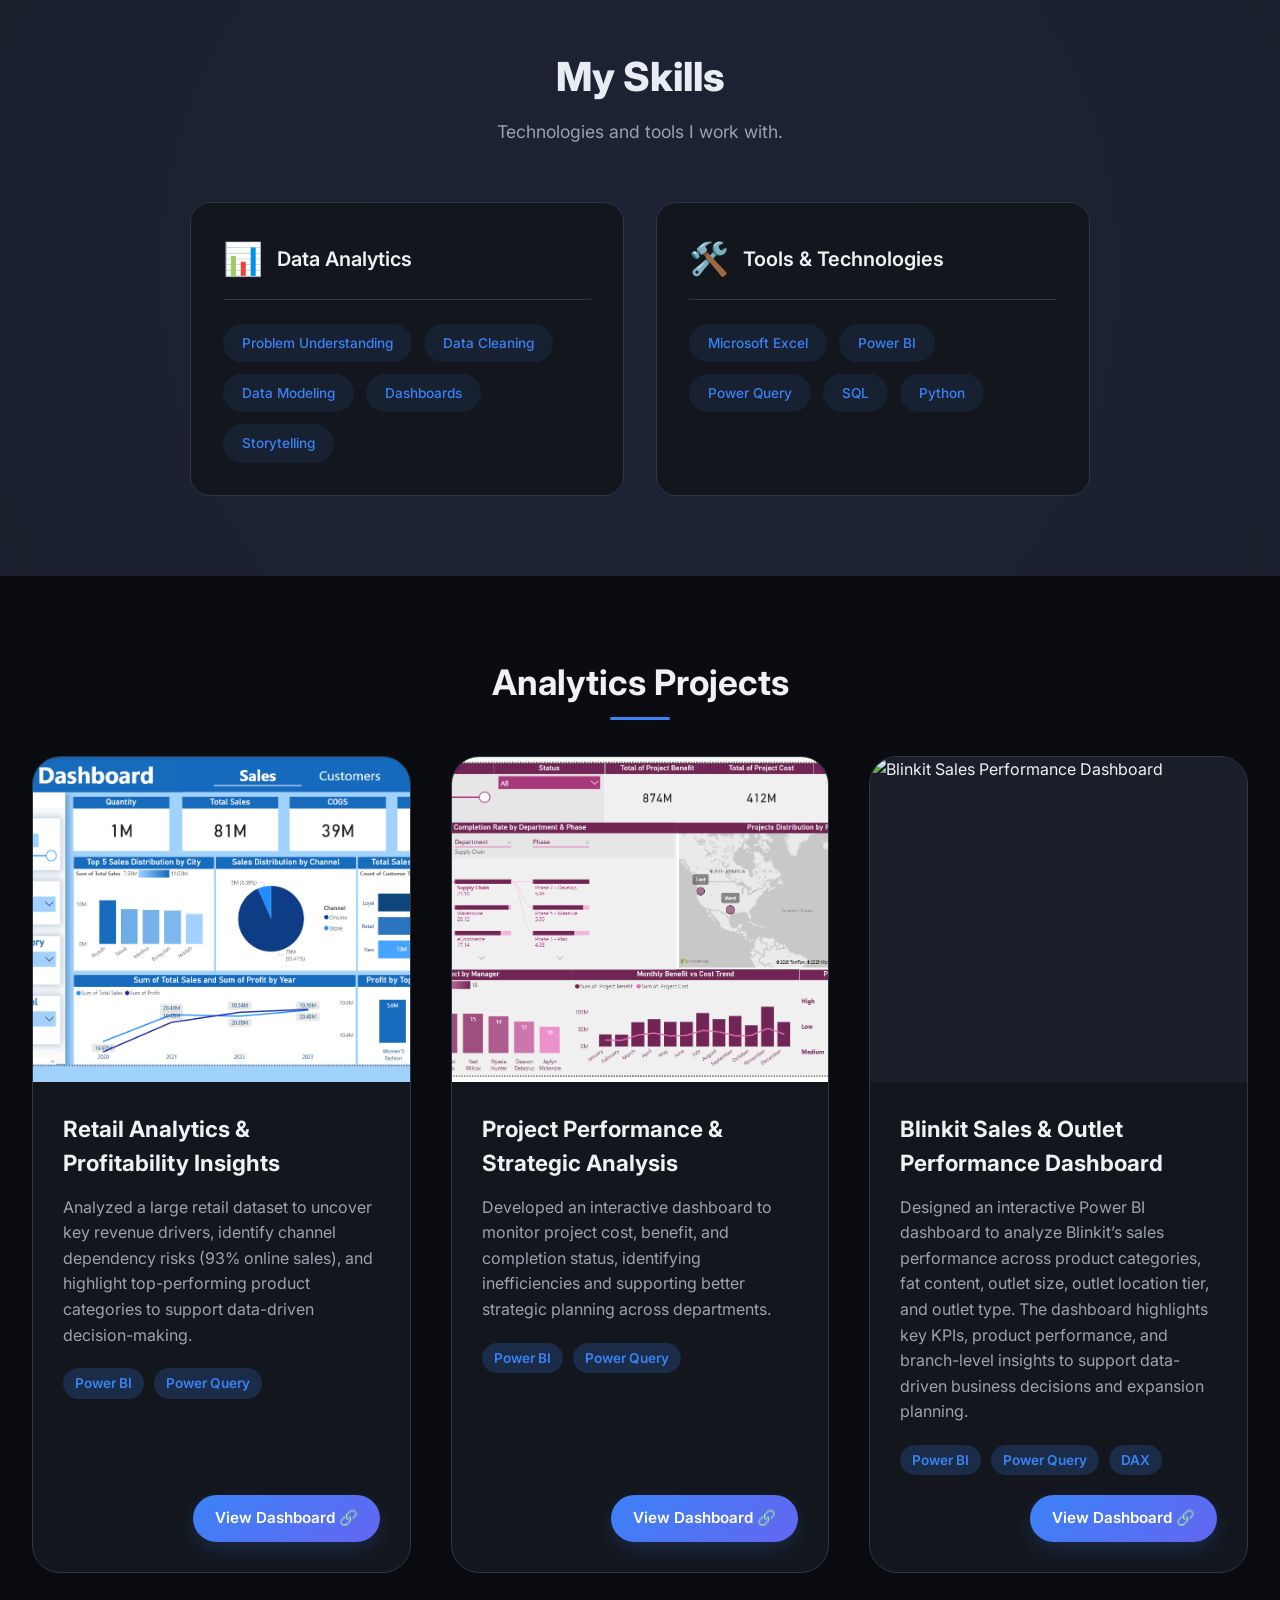
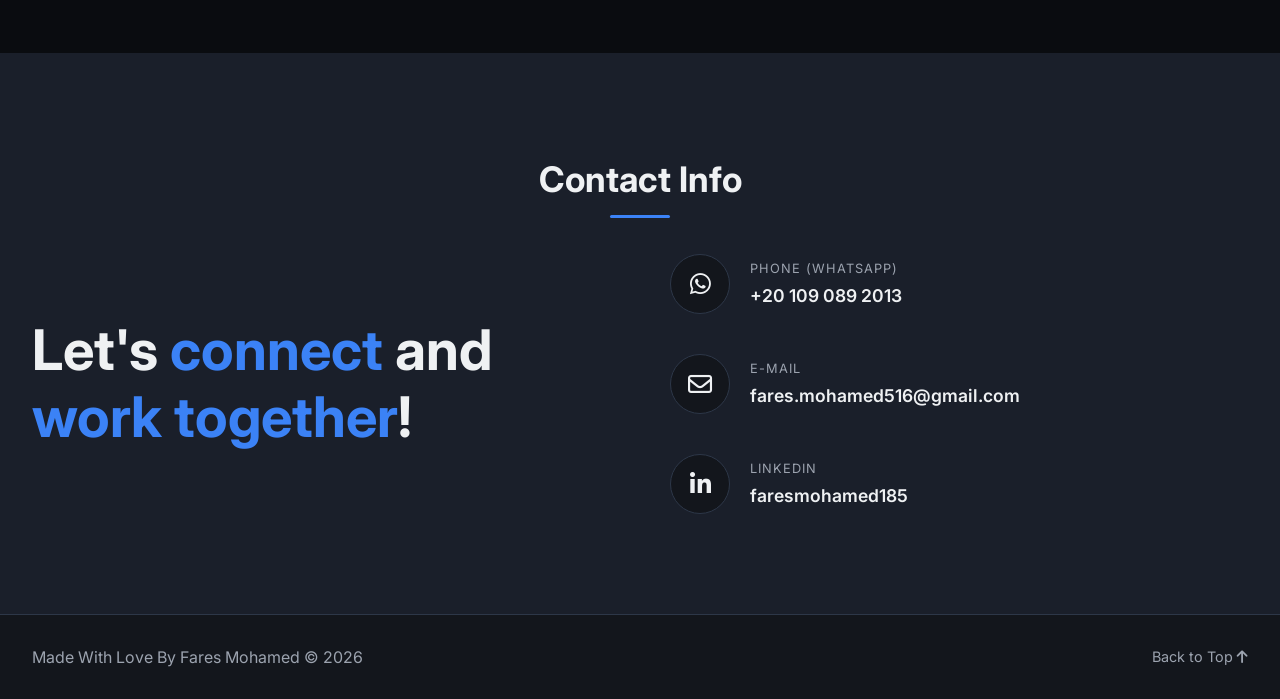
==== commit 36fed0b7: "index.html" ====
--- a/index.html
+++ b/index.html
@@ -22,15 +22,15 @@
     <link rel="stylesheet" href="https://cdnjs.cloudflare.com/ajax/libs/font-awesome/6.4.0/css/all.min.css">
 
     <!-- Google tag (gtag.js) -->
-<script async src="https://www.googletagmanager.com/gtag/js?id=G-ZJ02W7M3J1"></script>
-<script>
-  window.dataLayer = window.dataLayer || [];
-  function gtag(){dataLayer.push(arguments);}
-  gtag('js', new Date());
-
-  gtag('config', 'G-ZJ02W7M3J1');
-</script>
-    
+    <script async src="https://www.googletagmanager.com/gtag/js?id=G-ZJ02W7M3J1"></script>
+    <script>
+        window.dataLayer = window.dataLayer || [];
+        function gtag() { dataLayer.push(arguments); }
+        gtag('js', new Date());
+
+        gtag('config', 'G-ZJ02W7M3J1');
+    </script>
+
 </head>
 
 <body>
@@ -272,6 +272,34 @@
                             </div>
                         </div>
                     </div>
+                    <!-- Project 3 -->
+                    <div class="project-card">
+                        <div class="project-preview">
+                            <img src="blinkit_dashboard.png" alt="Blinkit Sales Performance Dashboard"
+                                class="project-img">
+                        </div>
+                        <div class="project-content">
+                            <h3>Blinkit Sales & Outlet Performance Dashboard</h3>
+                            <p class="project-desc">
+                                Designed an interactive Power BI dashboard to analyze Blinkit’s sales performance across
+                                product categories,
+                                fat content, outlet size, outlet location tier, and outlet type. The dashboard
+                                highlights key KPIs,
+                                product performance, and branch-level insights to support data-driven business decisions
+                                and expansion planning.
+                            </p>
+                            <div class="project-tools">
+                                <span class="tool-tag">Power BI</span>
+                                <span class="tool-tag">Power Query</span>
+                                <span class="tool-tag">DAX</span>
+                            </div>
+                            <div class="project-actions">
+                                <a href="blinkit_dashboard.pdf" target="_blank" class="project-btn">
+                                    View Dashboard 🔗
+                                </a>
+                            </div>
+                        </div>
+                    </div>
                 </div>
             </div>
         </section>
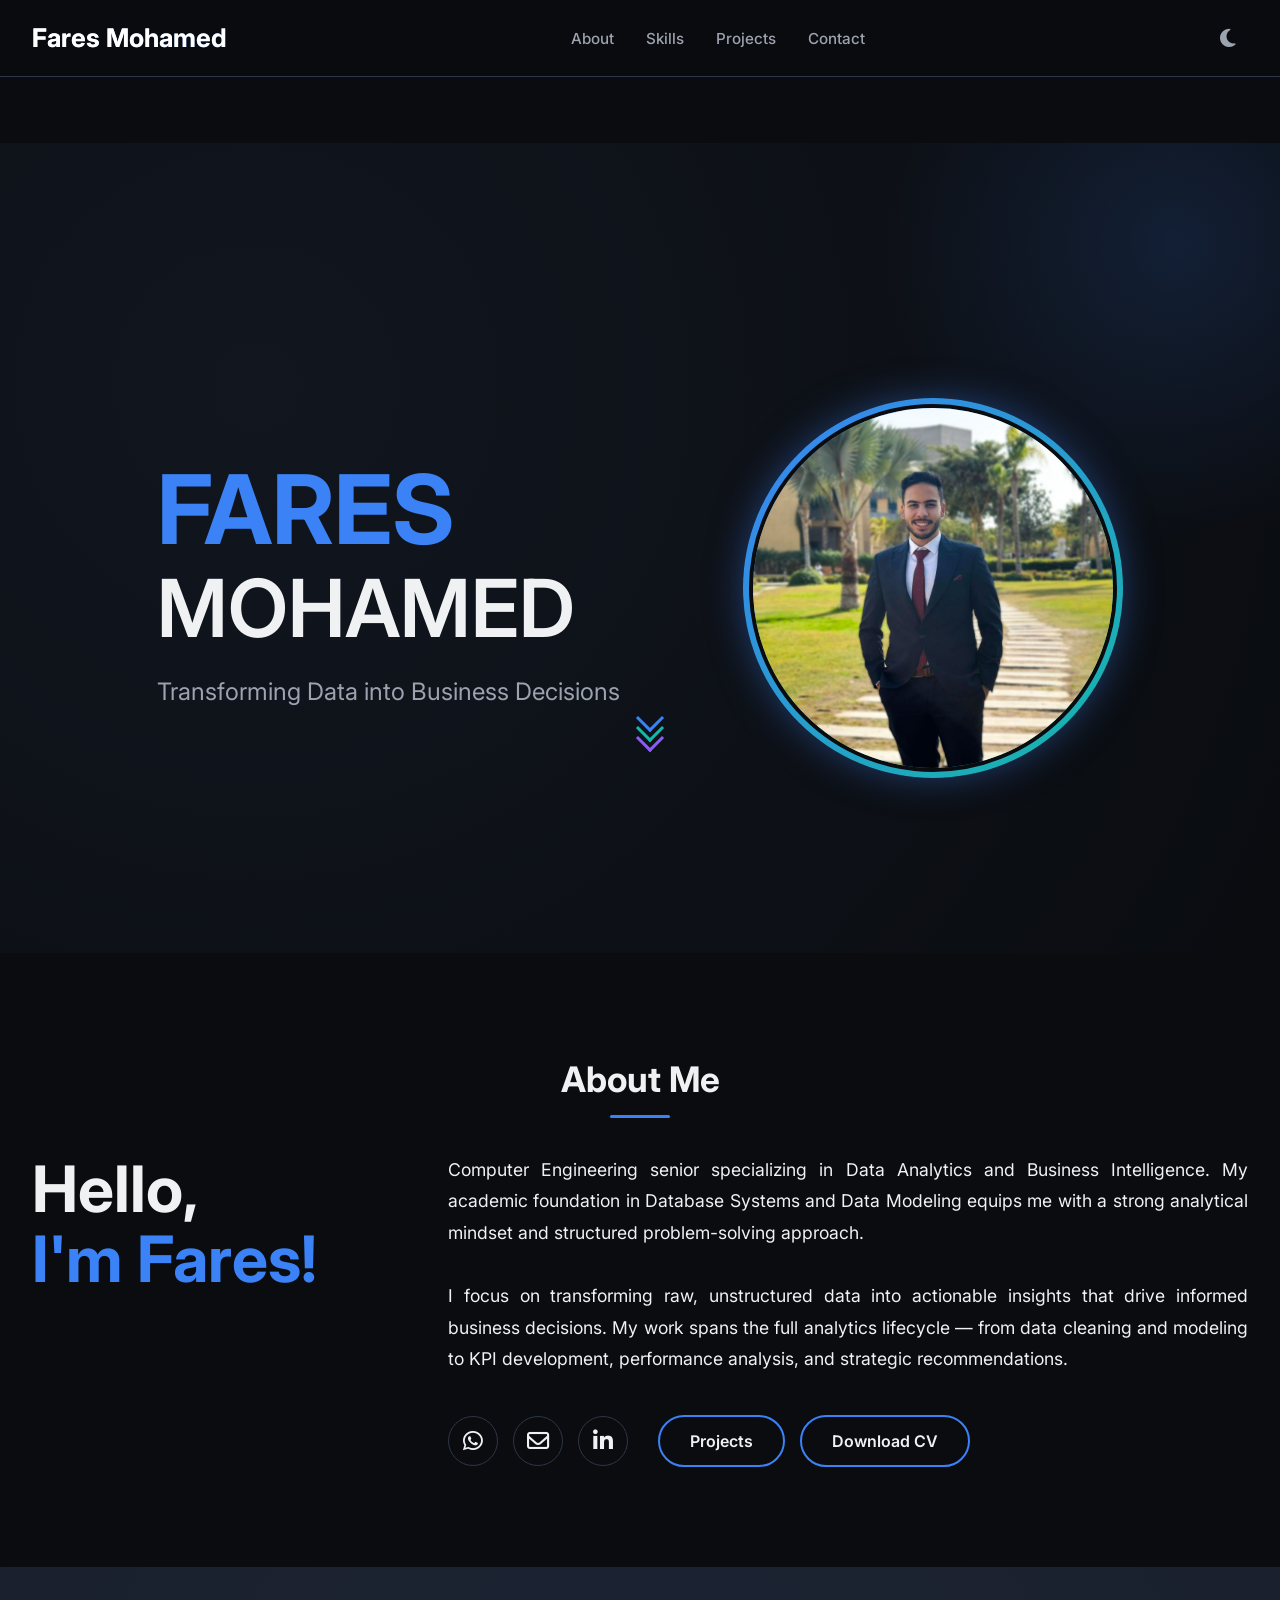
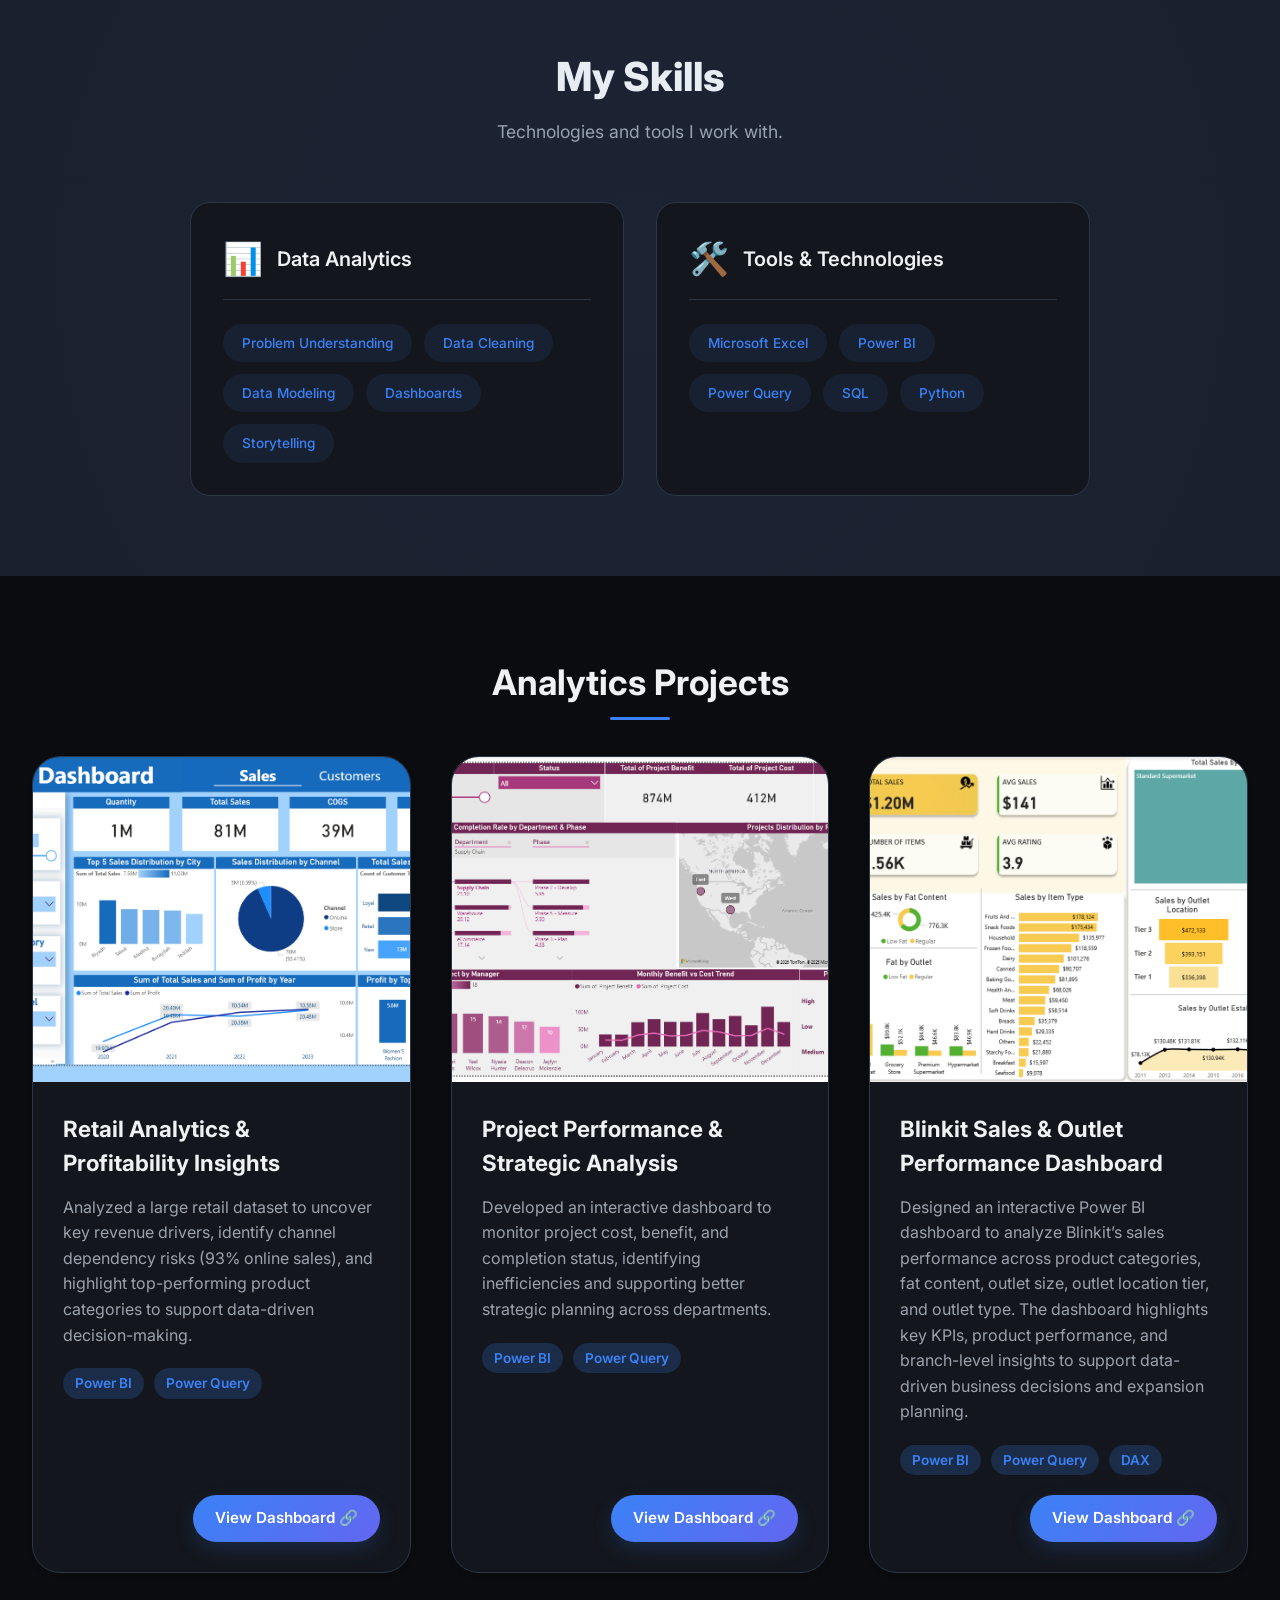
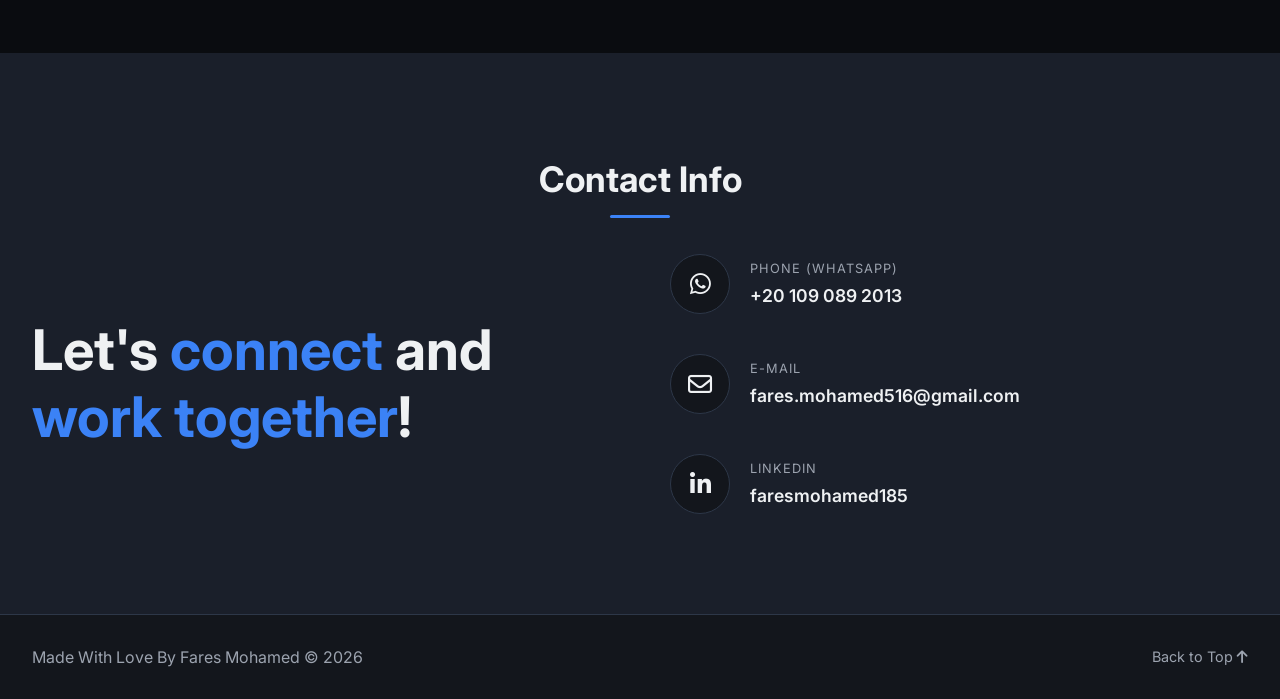
==== commit 6a1f4595: "index.html" ====
--- a/index.html
+++ b/index.html
@@ -167,7 +167,7 @@
 
                             <div class="about-buttons">
                                 <a href="#projects" class="btn-outline">Projects</a>
-                                <a href="Fares_Mohamed_CV.pdf.pdf" target="_blank" class="btn-outline">Download CV</a>
+                                <a href="Fares_Mohamed_CV.pdf" target="_blank" class="btn-outline">Download CV</a>
                             </div>
                         </div>
                     </div>
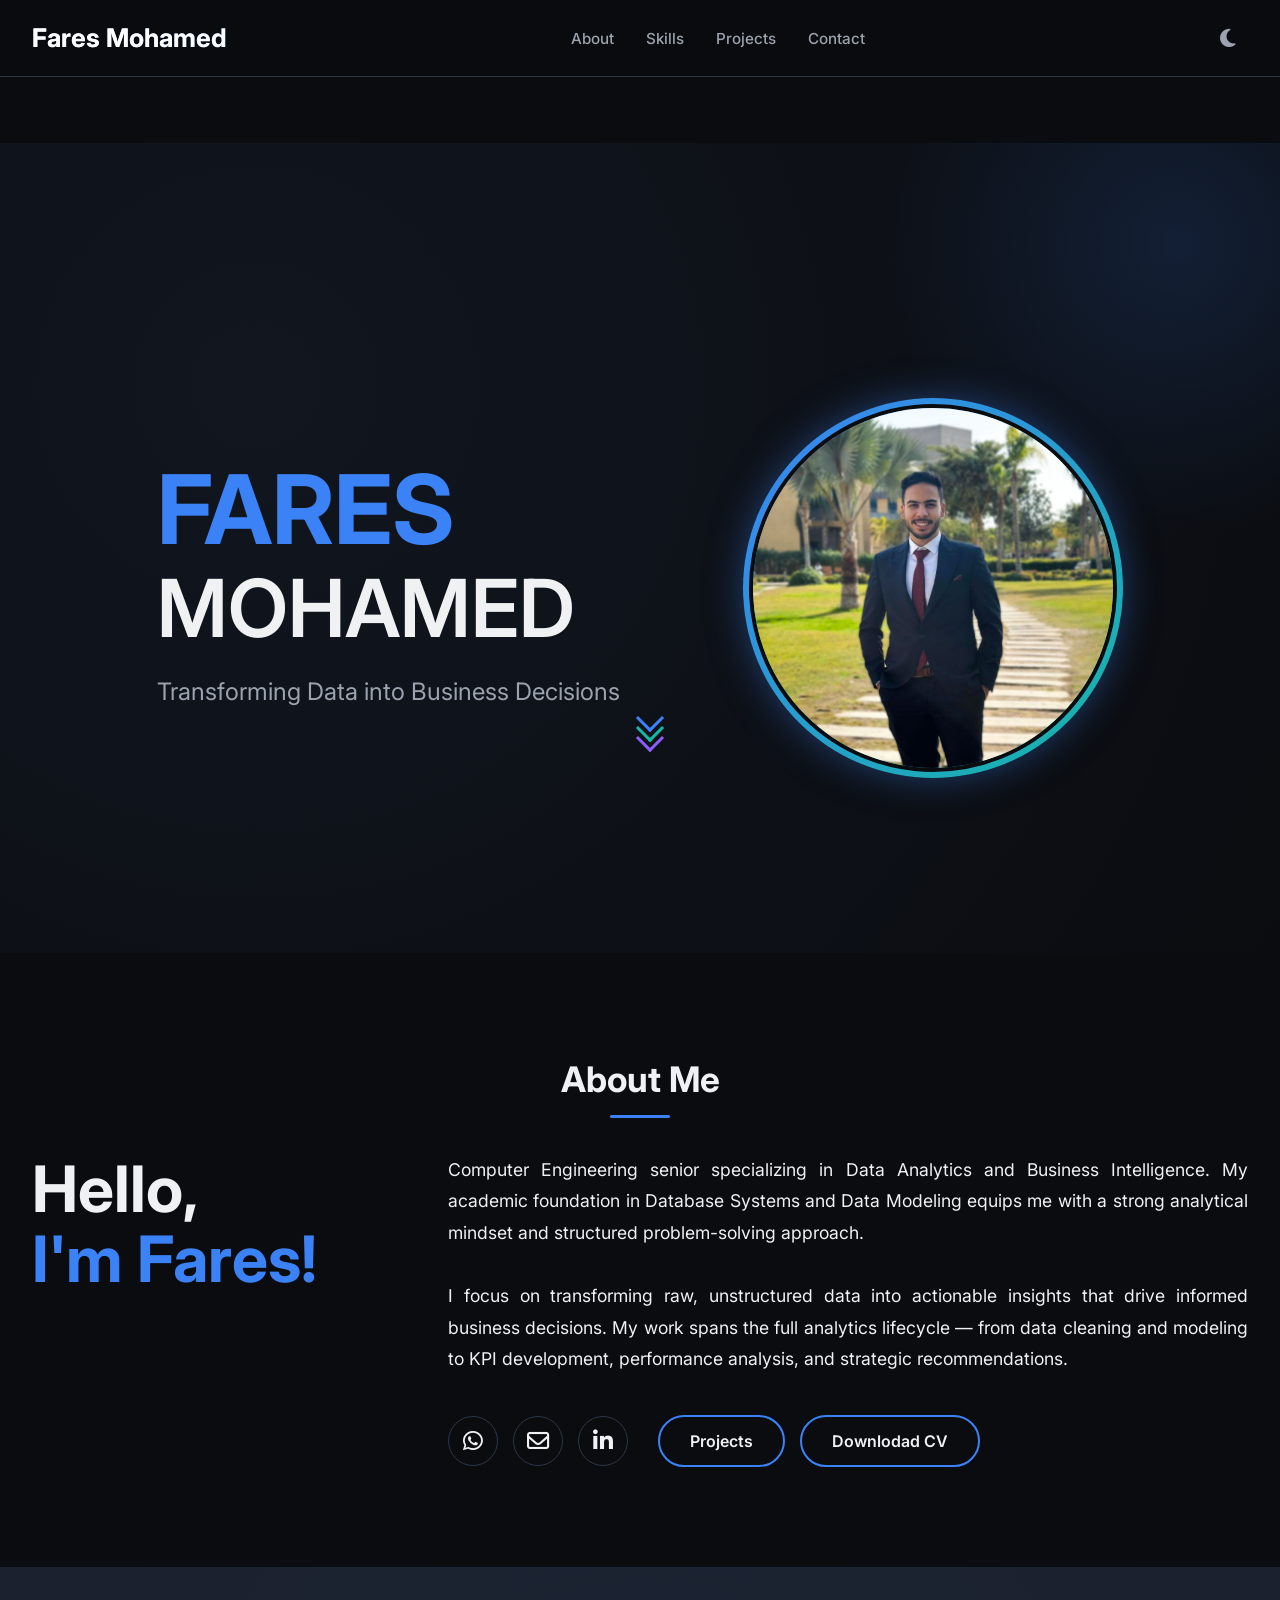
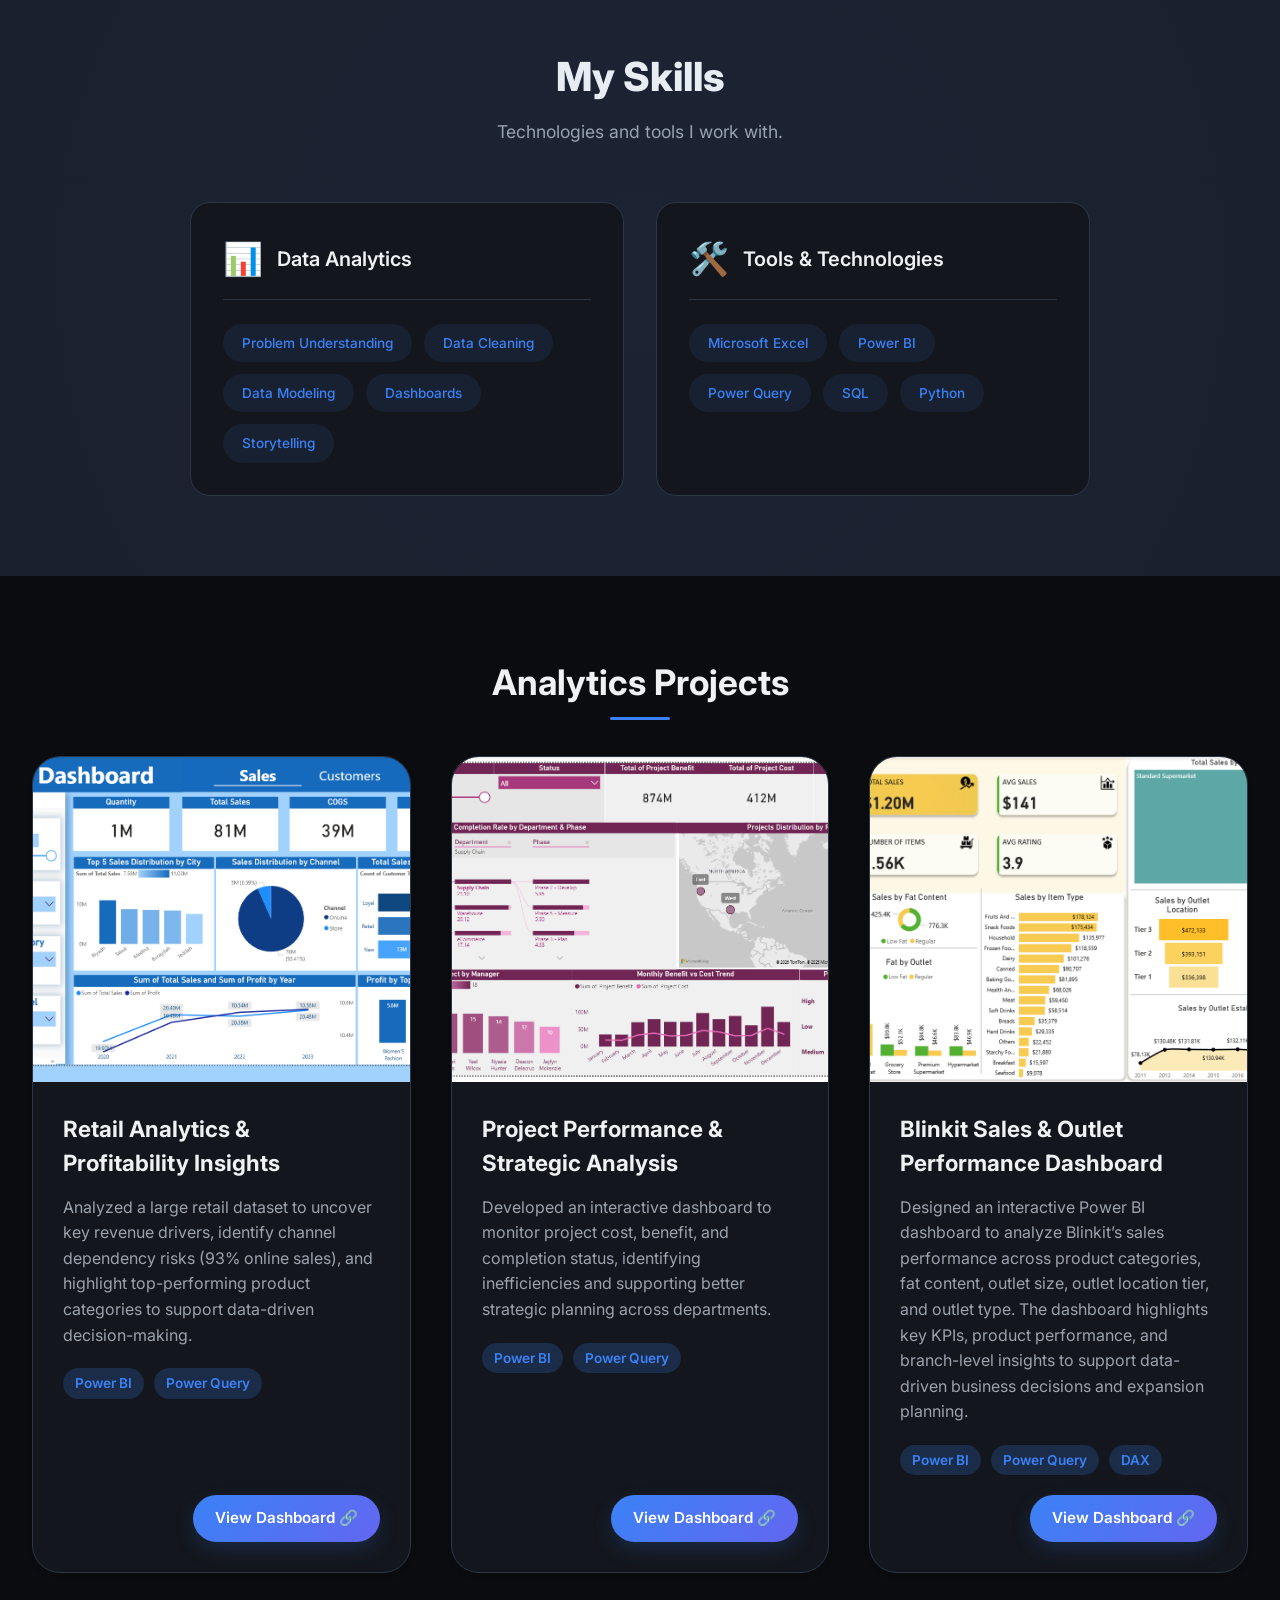
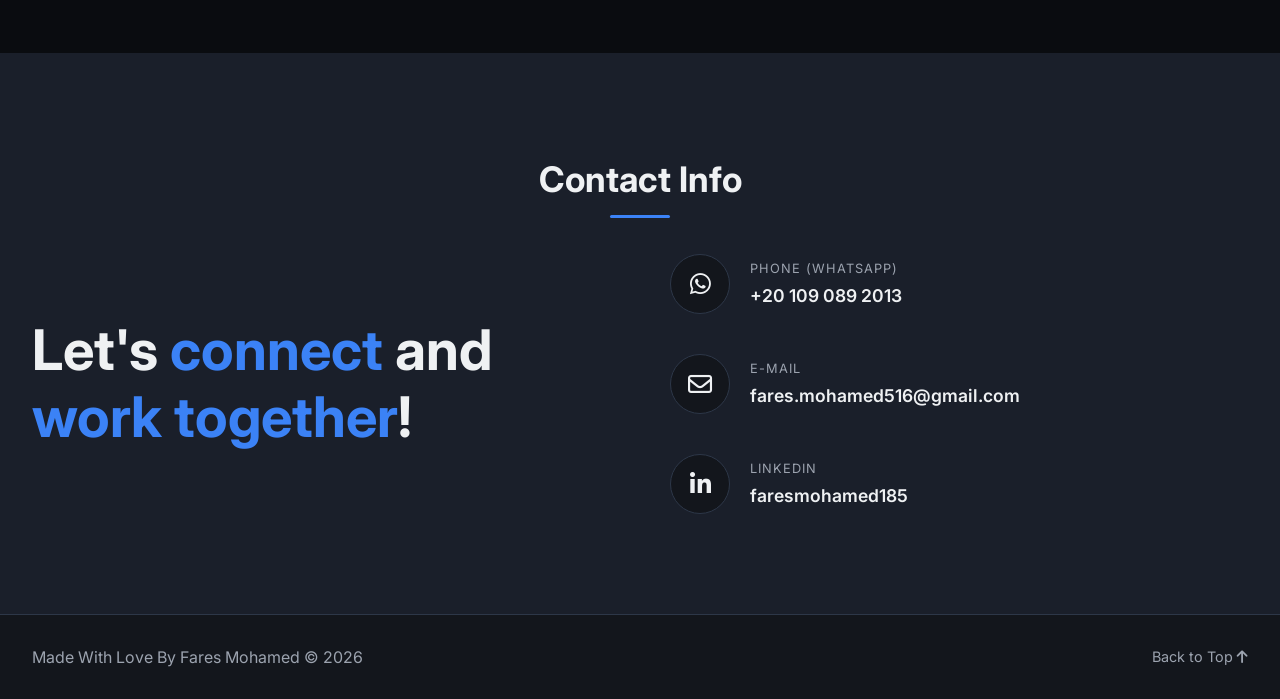
==== commit a727e1e8: "Update index.html" ====
--- a/index.html
+++ b/index.html
@@ -167,7 +167,7 @@
 
                             <div class="about-buttons">
                                 <a href="#projects" class="btn-outline">Projects</a>
-                                <a href="Fares_Mohamed_CV.pdf" target="_blank" class="btn-outline">Download CV</a>
+                                <a href="Fares_Mohamed_CV.pdf" target="_blank" class="btn-outline">Downlodad CV</a>
                             </div>
                         </div>
                     </div>
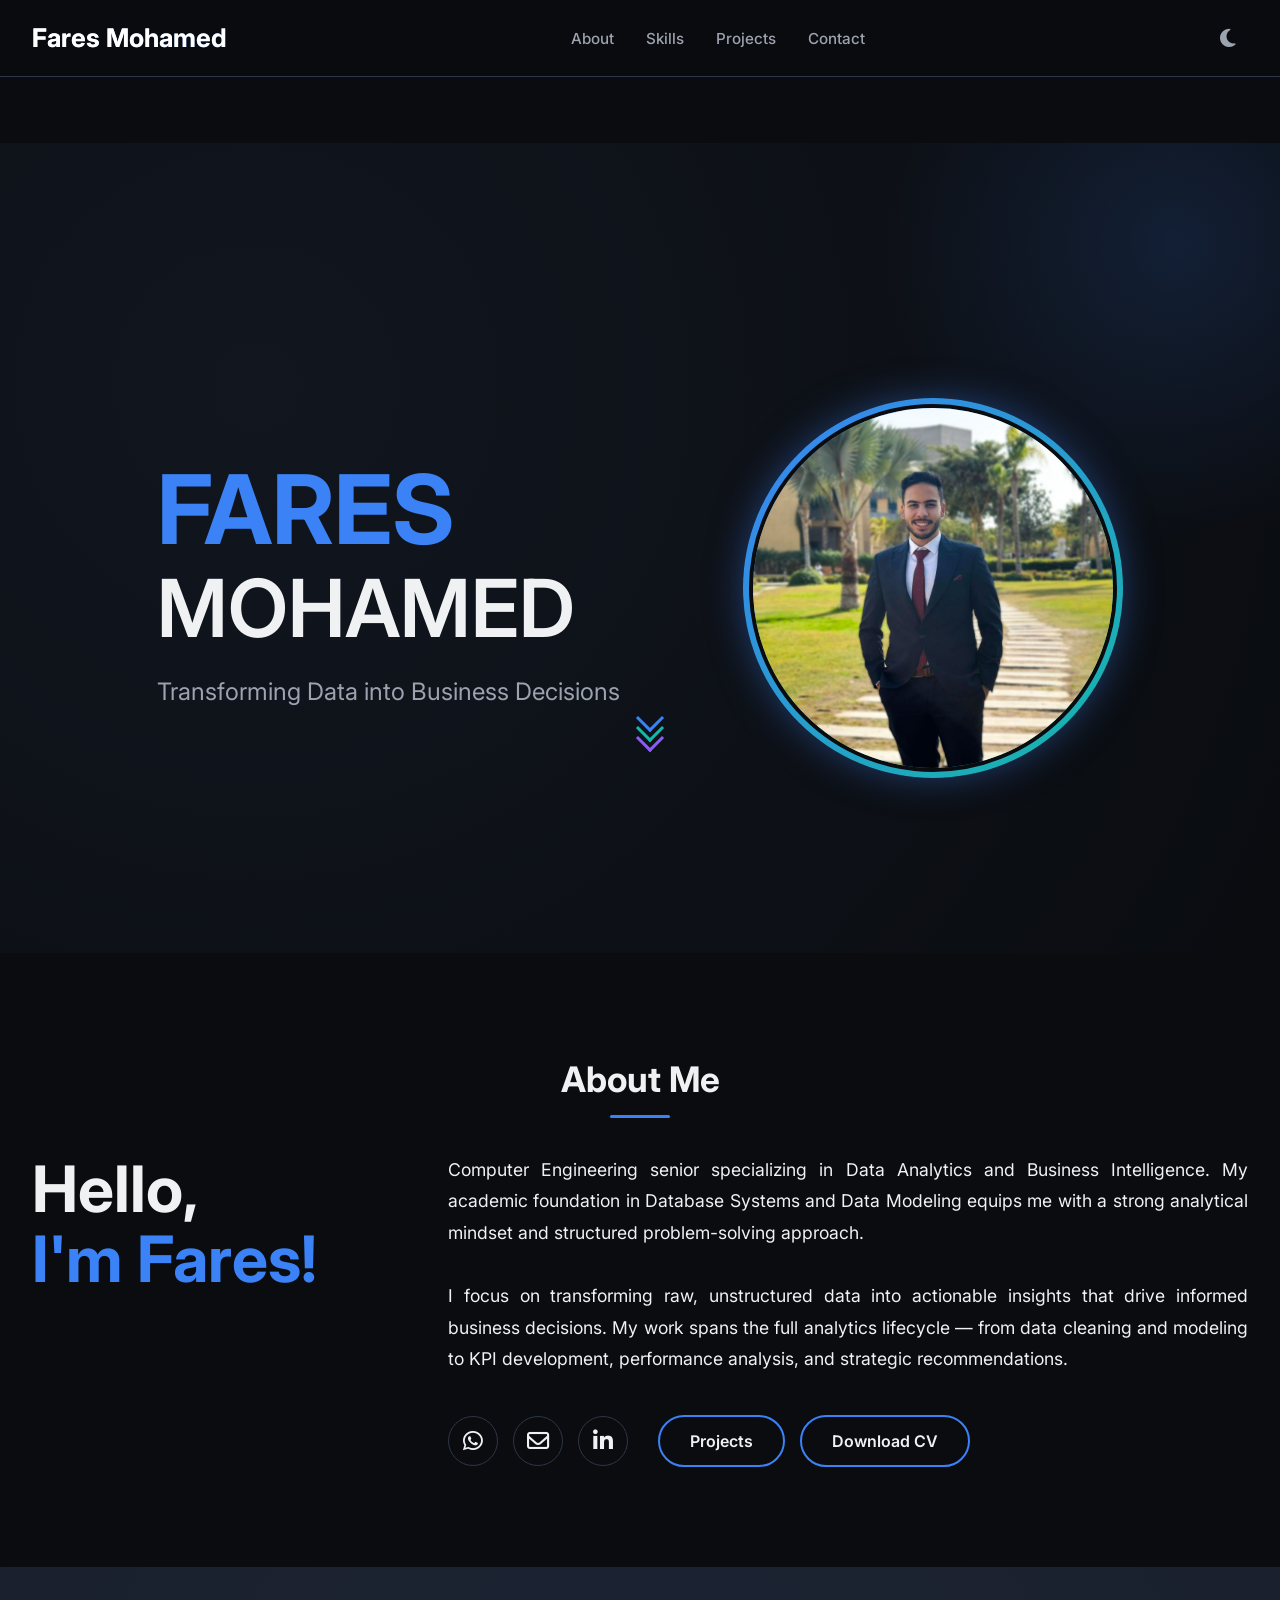
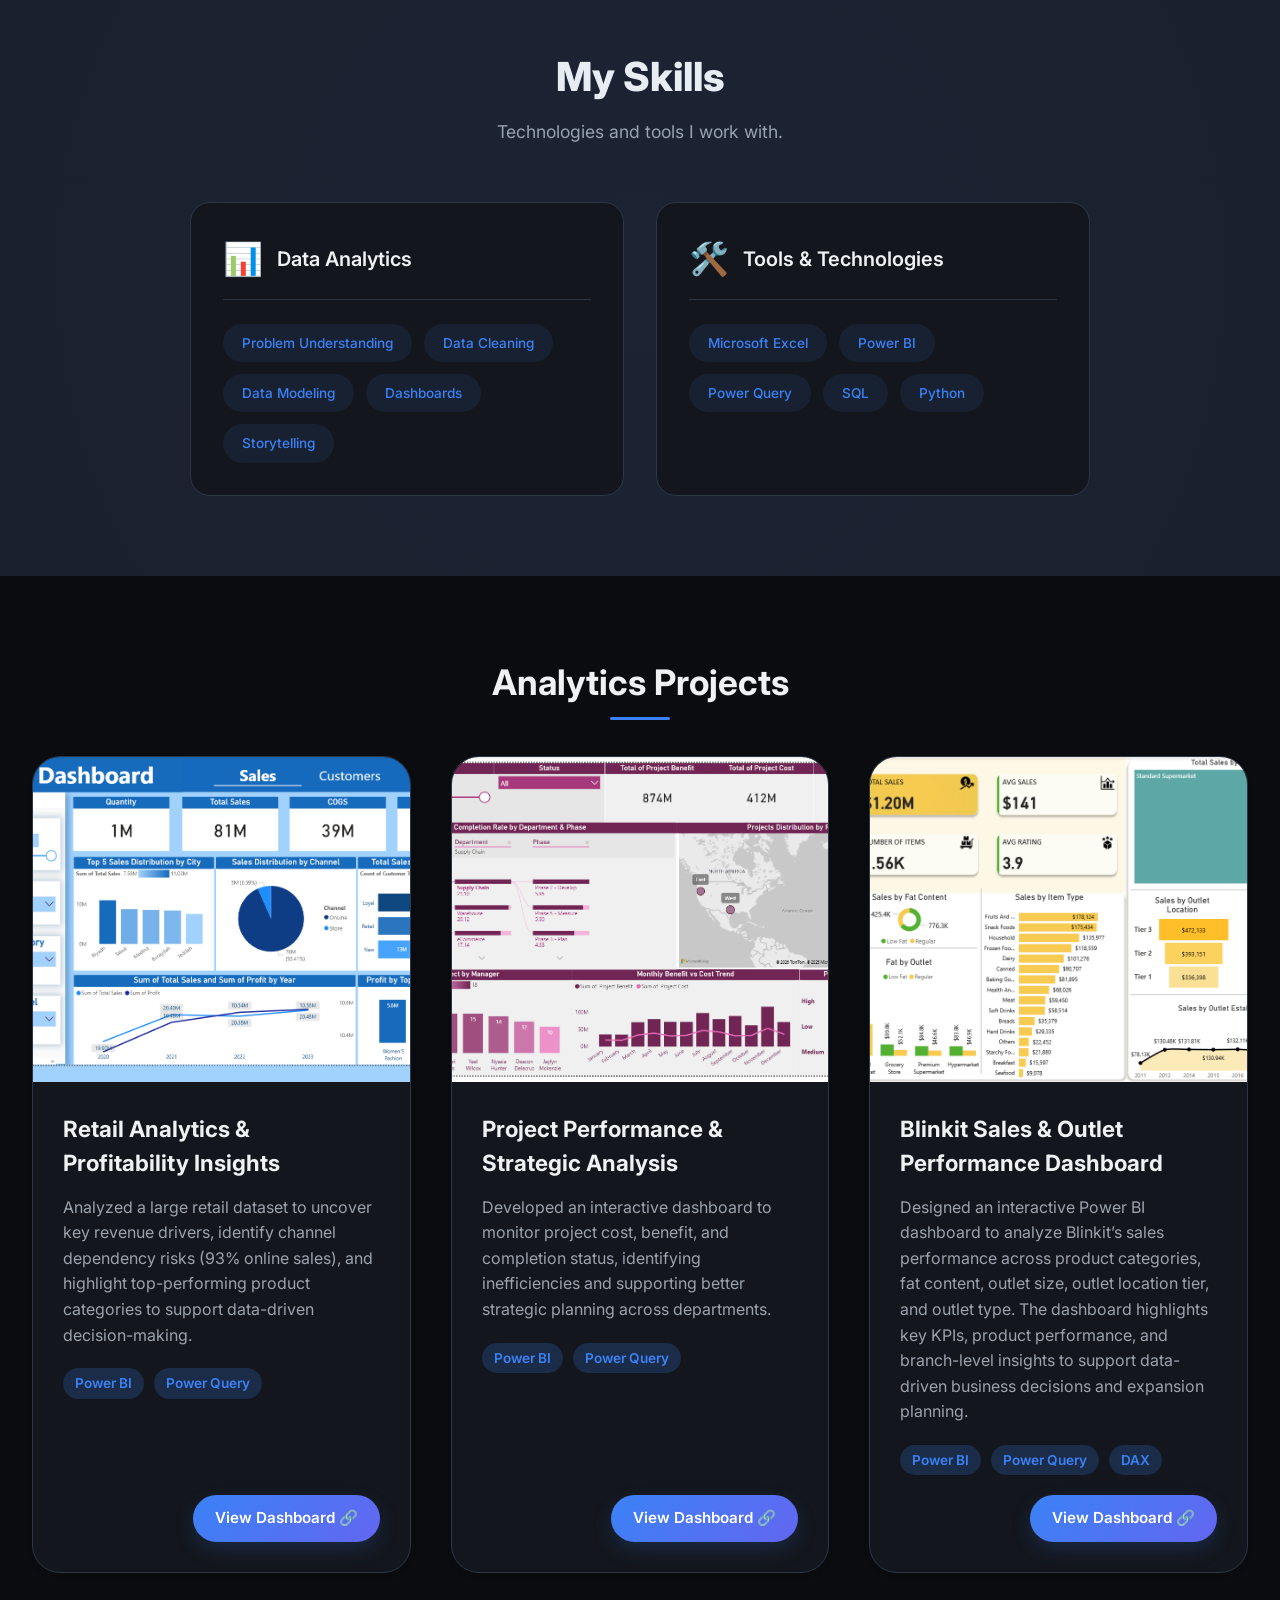
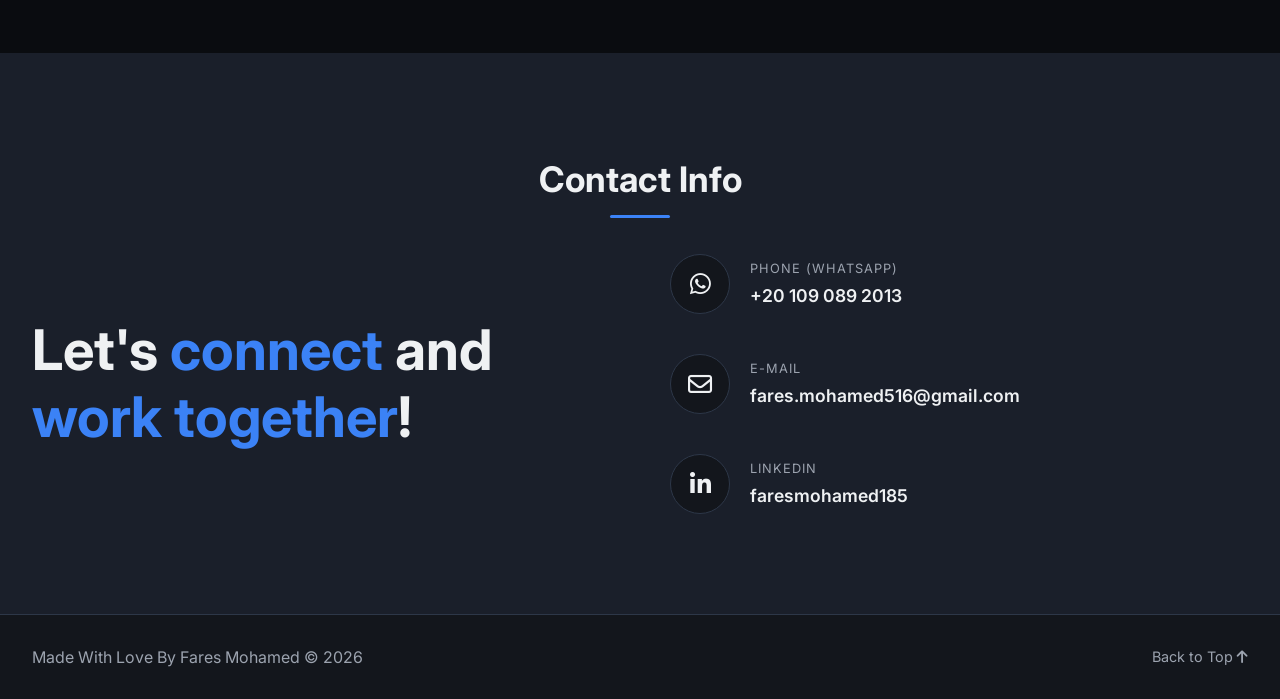
==== commit 61e83e0d: "index.html" ====
--- a/index.html
+++ b/index.html
@@ -167,7 +167,7 @@
 
                             <div class="about-buttons">
                                 <a href="#projects" class="btn-outline">Projects</a>
-                                <a href="Fares_Mohamed_CV.pdf" target="_blank" class="btn-outline">Downlodad CV</a>
+                                <a href="Fares_Mohamed_CV.pdf" target="_blank" class="btn-outline">Download CV</a>
                             </div>
                         </div>
                     </div>
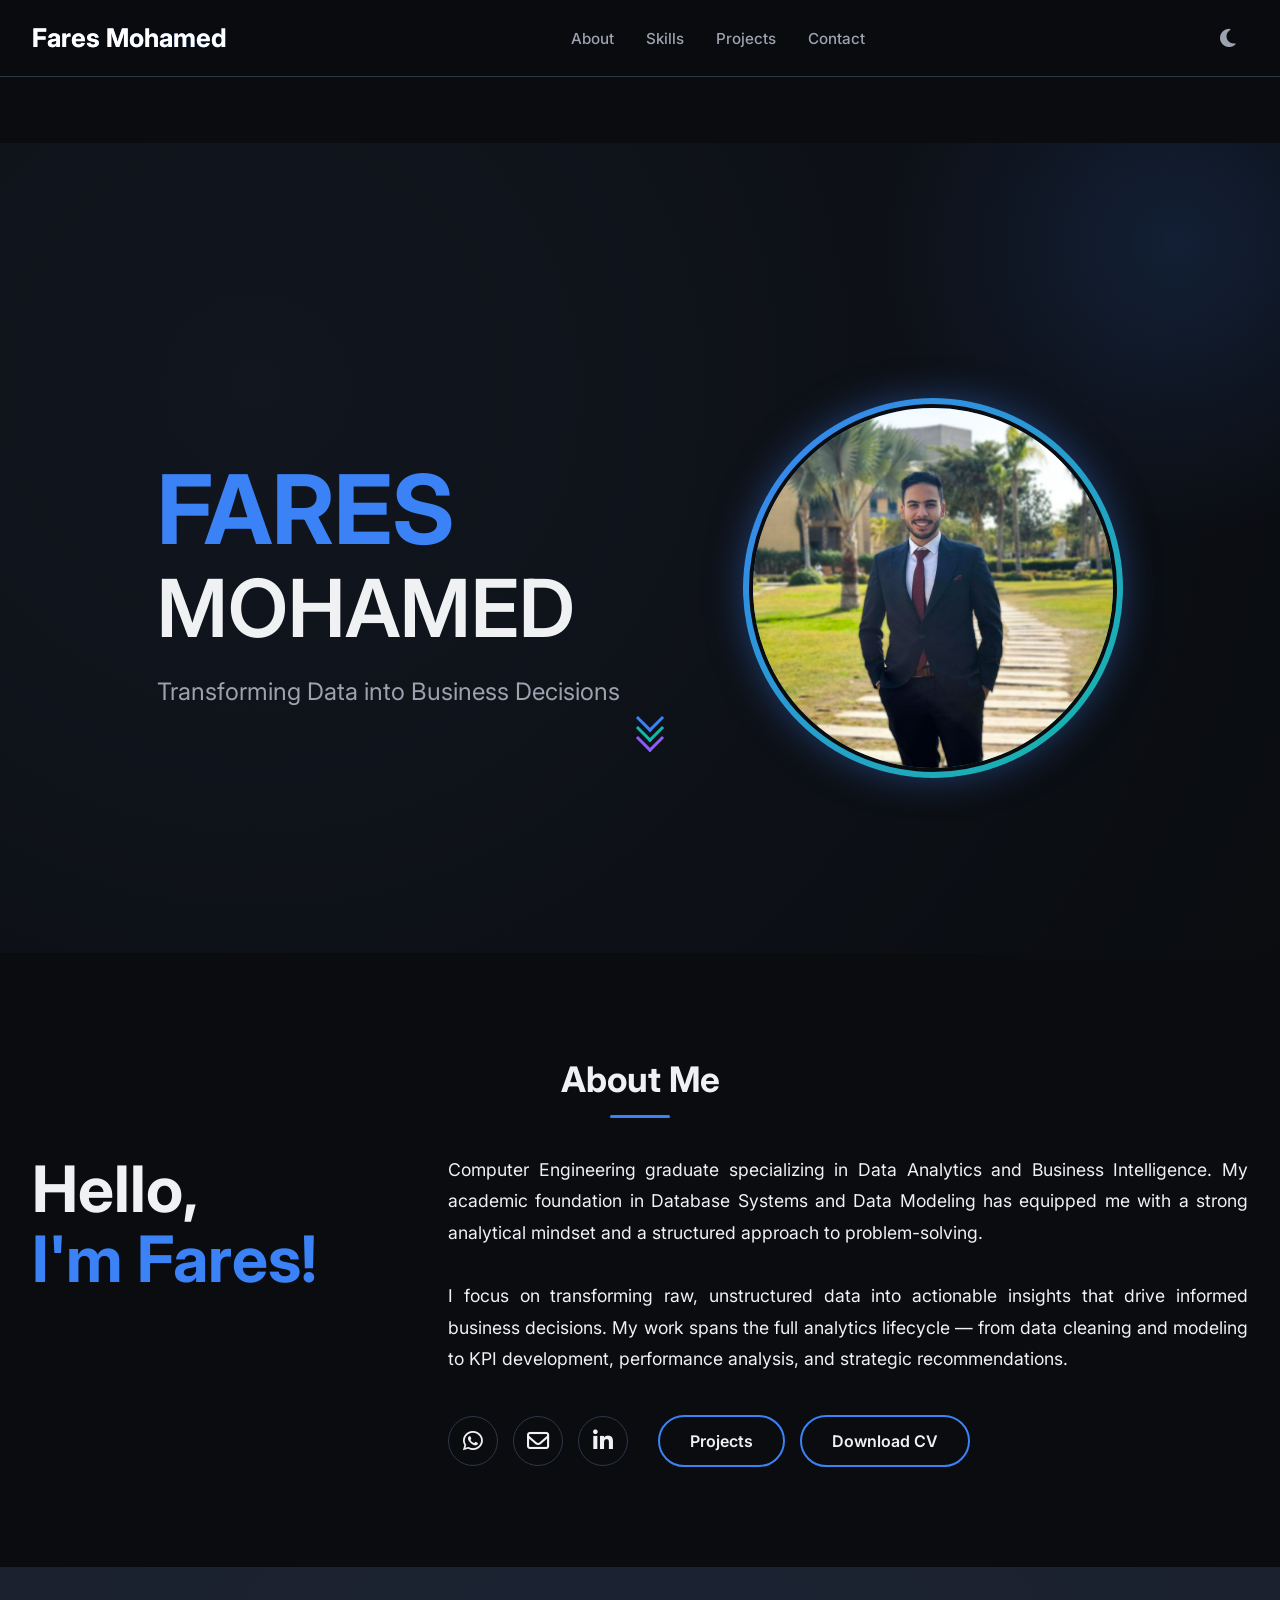
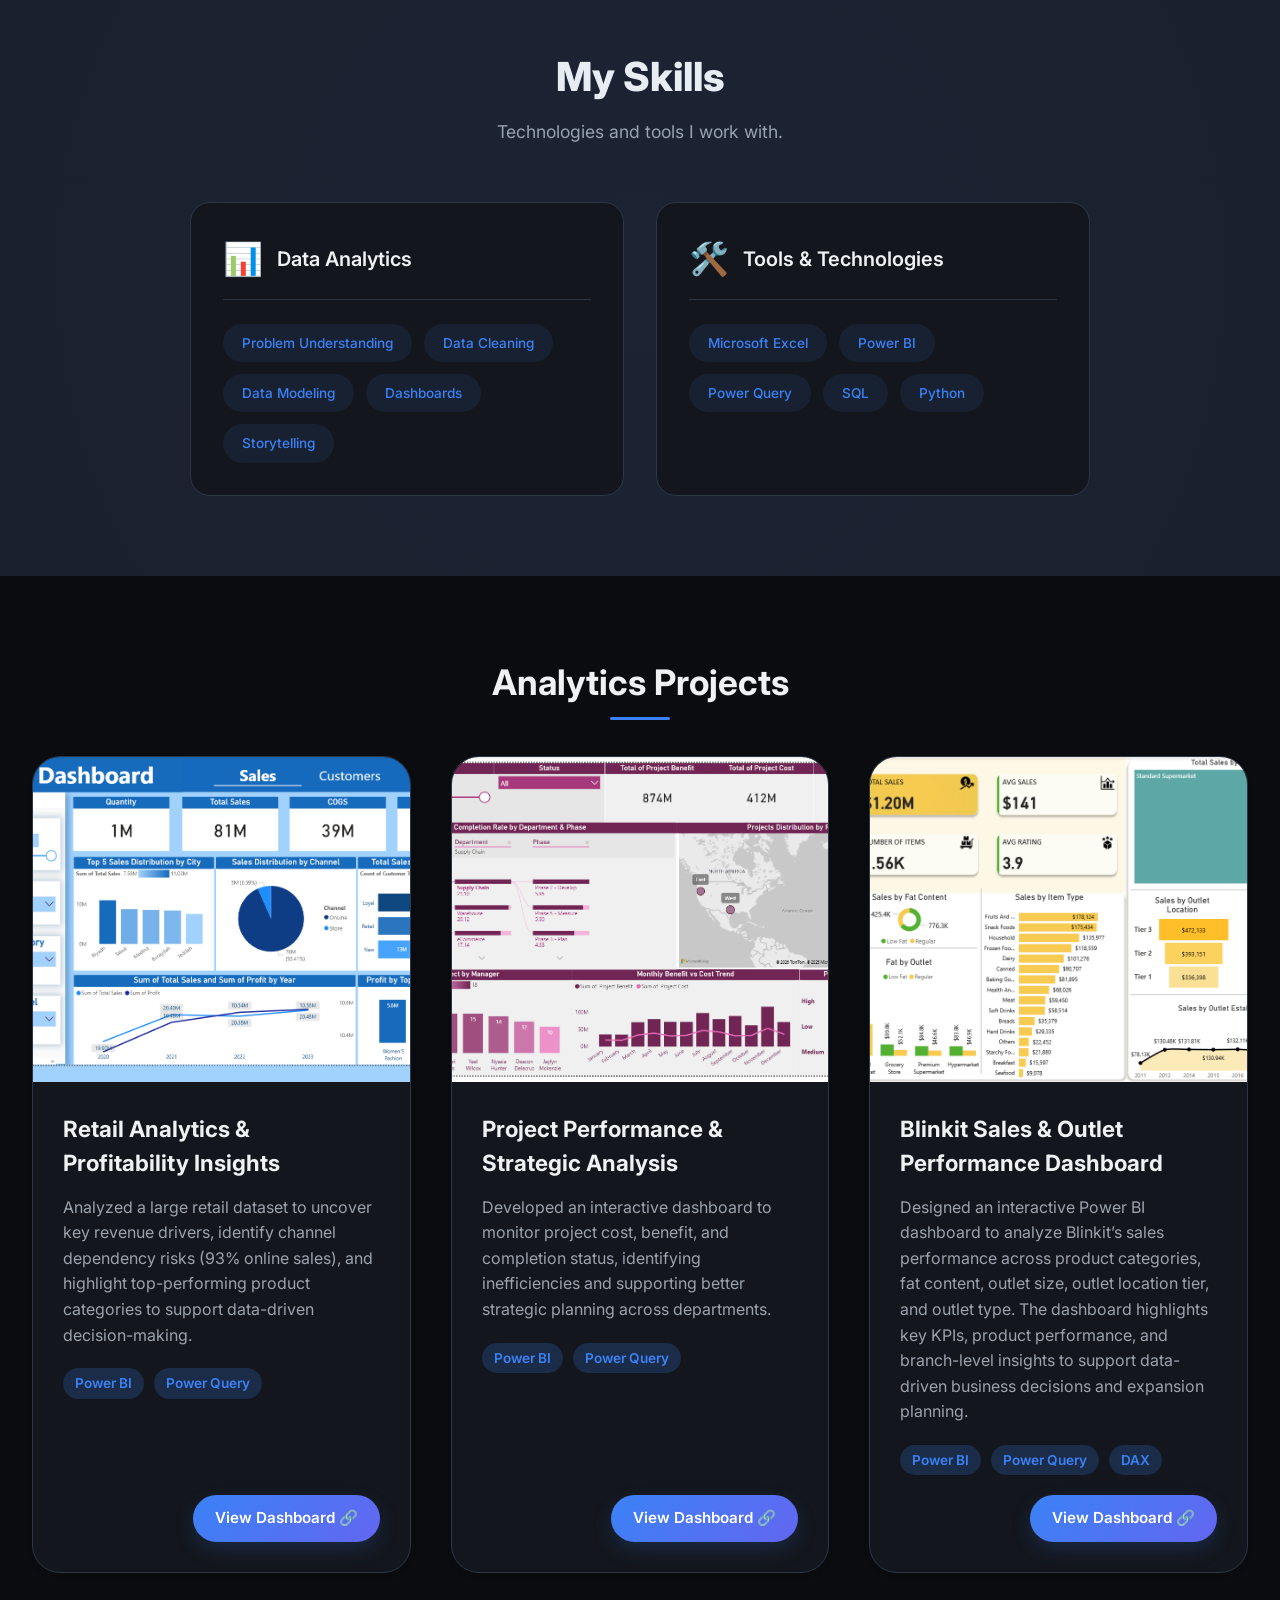
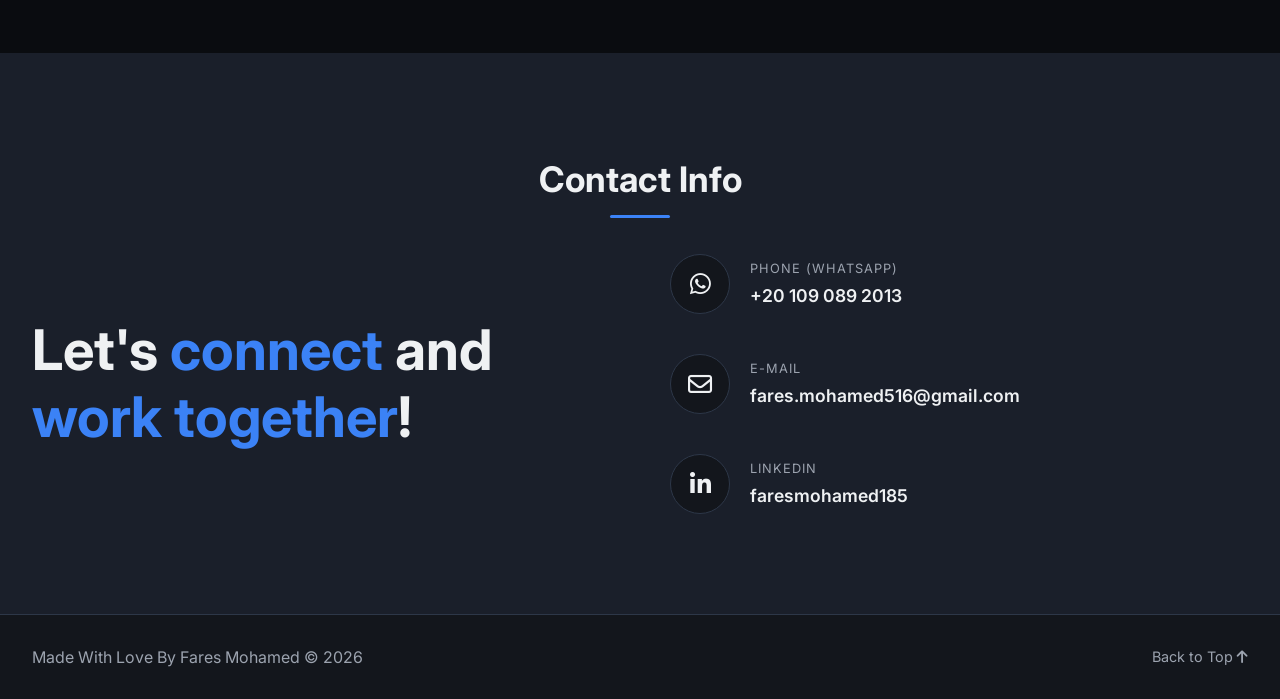
==== commit 954815f0: "Update index.html" ====
--- a/index.html
+++ b/index.html
@@ -137,11 +137,10 @@
 
                     <div class="about-text">
                         <p class="about-description">
-                            Computer Engineering senior specializing in <span class="highlight-text">Data
+                            Computer Engineering graduate specializing in <span class="highlight-text">Data
                                 Analytics</span> and <span class="highlight-text">Business Intelligence</span>.
                             My academic foundation in <span class="highlight-text">Database Systems</span> and
-                            <span class="highlight-text">Data Modeling</span> equips me with a strong analytical
-                            mindset and structured problem-solving approach.
+                            <span class="highlight-text">Data Modeling</span> has equipped me with a strong analytical mindset and a structured approach to problem-solving.
                             <br><br>
                             I focus on transforming raw, unstructured data into actionable insights that drive
                             informed business decisions. My work spans the full analytics lifecycle — from
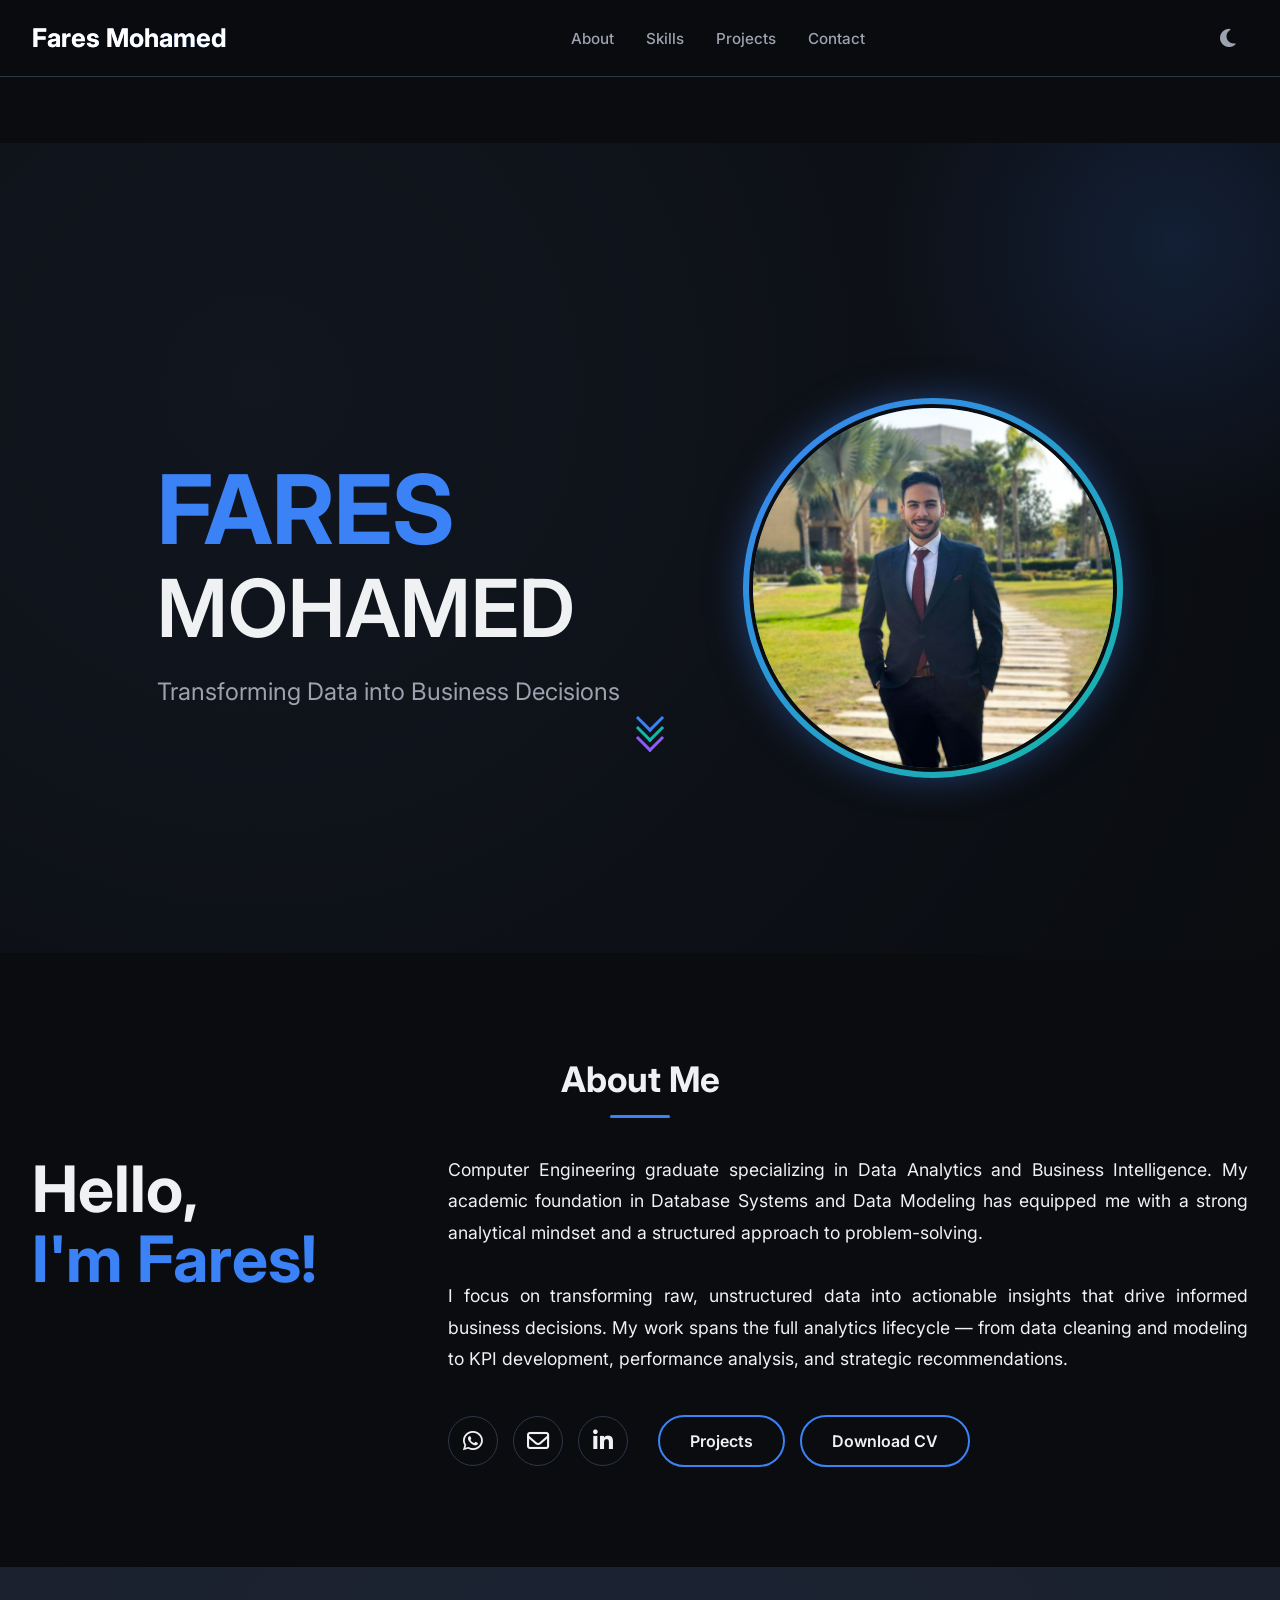
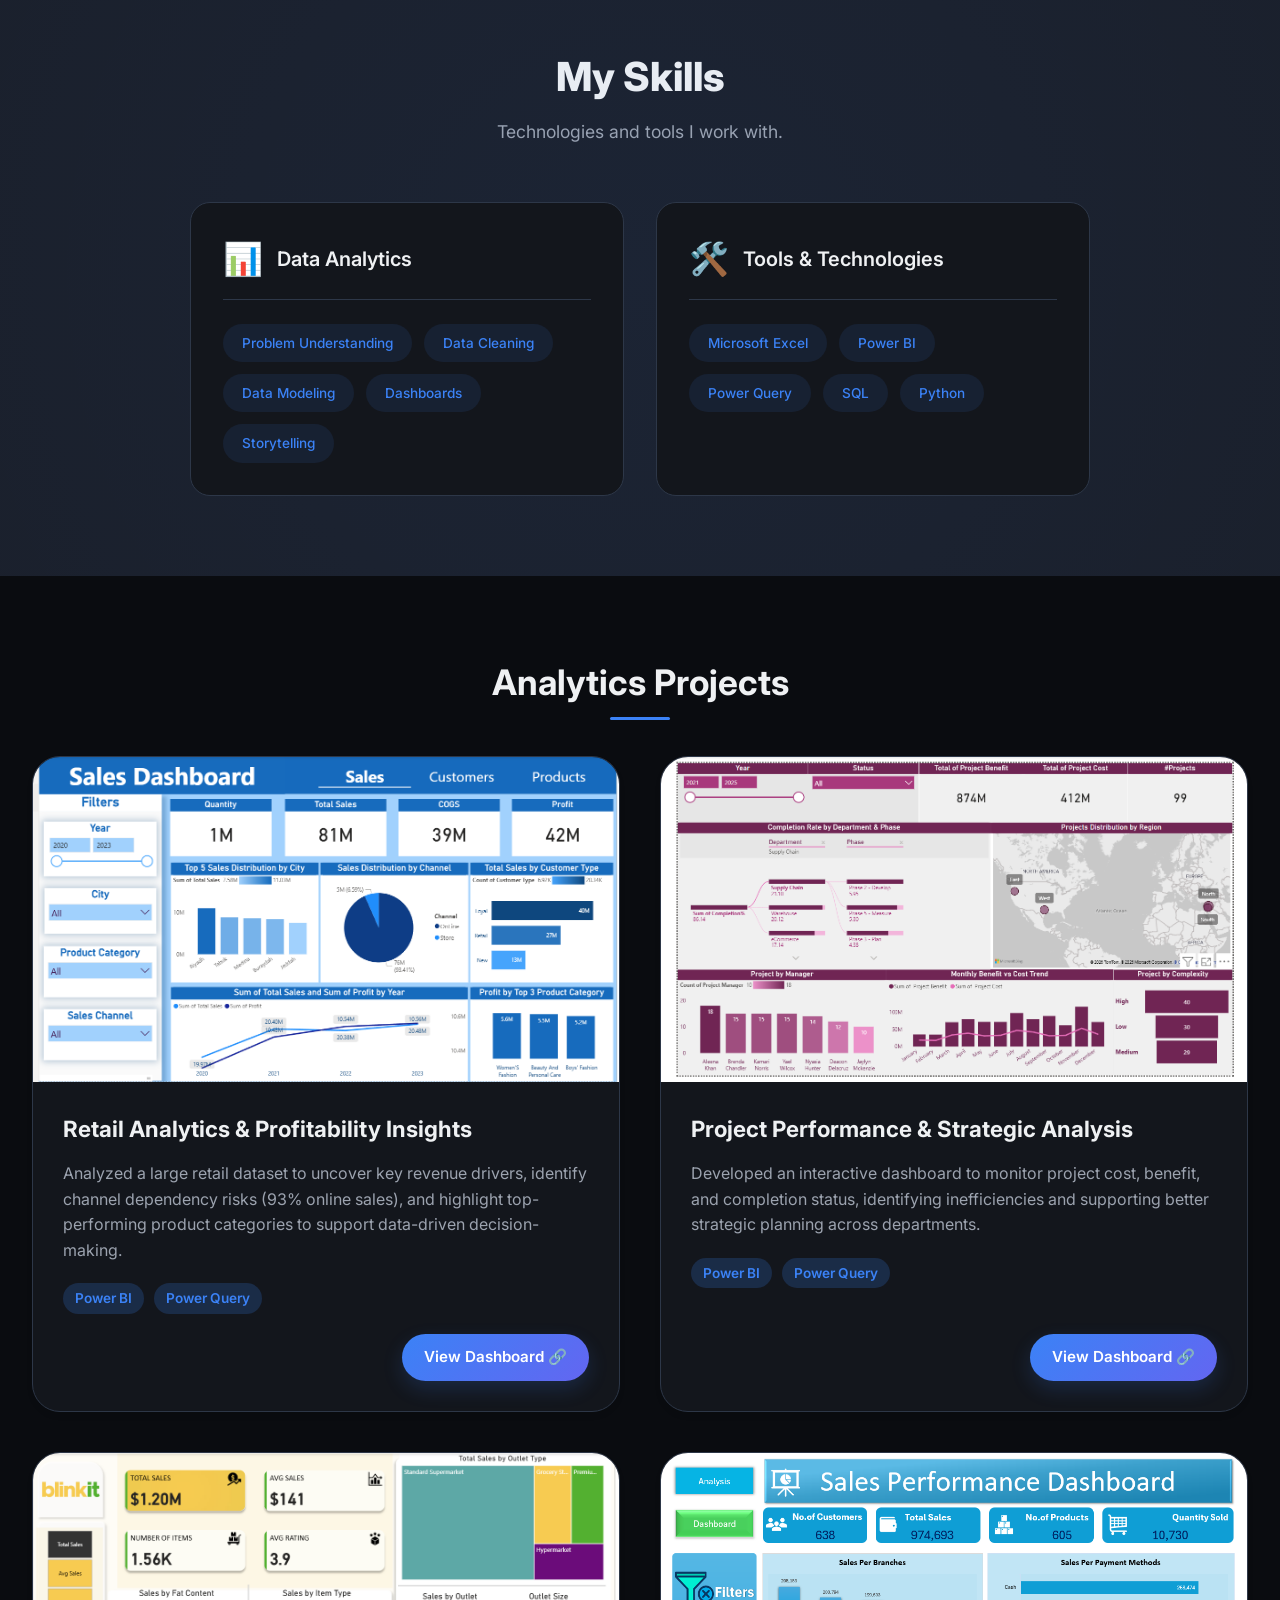
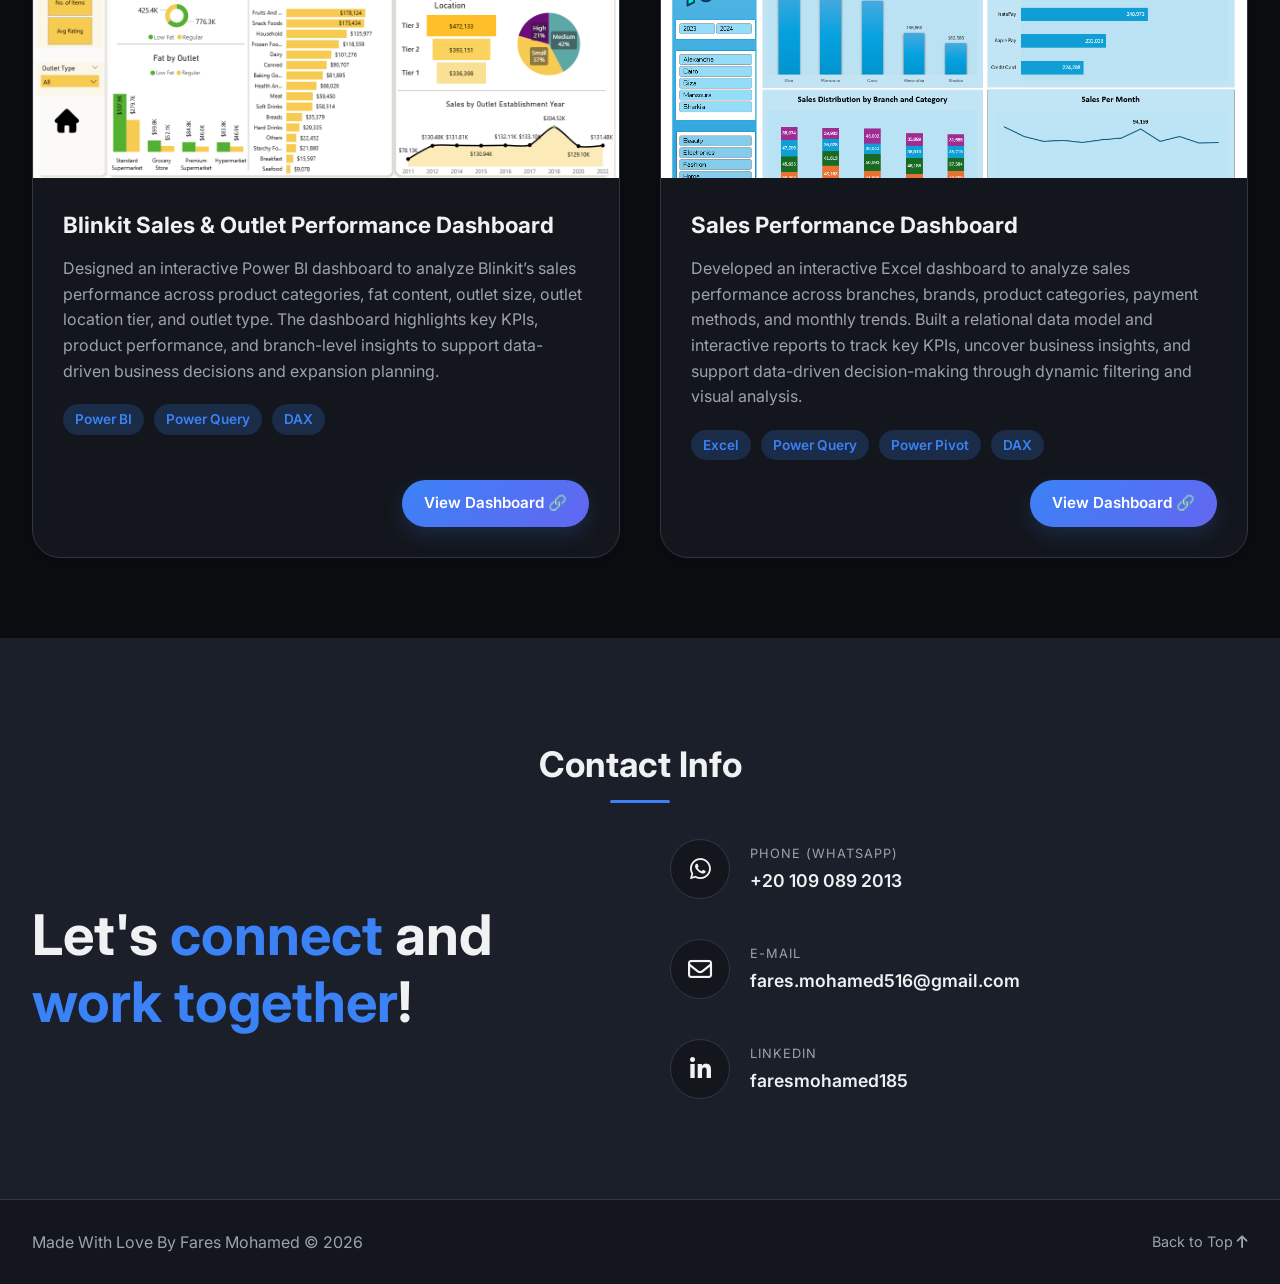
==== commit b37c80c5: "Update portfolio: Add Sales Performance Dashboard and grid layout" ====
--- a/index.html
+++ b/index.html
@@ -299,6 +299,30 @@
                             </div>
                         </div>
                     </div>
+
+                    <!-- Project 4 -->
+                    <div class="project-card">
+                        <div class="project-preview">
+                            <img src="sales_performance.png" alt="Sales Performance Dashboard" class="project-img">
+                        </div>
+                        <div class="project-content">
+                            <h3>Sales Performance Dashboard</h3>
+                            <p class="project-desc">
+                                Developed an interactive Excel dashboard to analyze sales performance across branches, brands, product categories, payment methods, and monthly trends. Built a relational data model and interactive reports to track key KPIs, uncover business insights, and support data-driven decision-making through dynamic filtering and visual analysis.
+                            </p>
+                            <div class="project-tools">
+                                <span class="tool-tag">Excel</span>
+                                <span class="tool-tag">Power Query</span>
+                                <span class="tool-tag">Power Pivot</span>
+                                <span class="tool-tag">DAX</span>
+                            </div>
+                            <div class="project-actions">
+                                <a href="Sales_Dashboards.pdf" target="_blank" class="project-btn">
+                                    View Dashboard 🔗
+                                </a>
+                            </div>
+                        </div>
+                    </div>
                 </div>
             </div>
         </section>
--- a/style.css
+++ b/style.css
@@ -834,7 +834,7 @@
    ============================================ */
 .projects-grid {
     display: grid;
-    grid-template-columns: repeat(auto-fit, minmax(320px, 1fr));
+    grid-template-columns: repeat(2, 1fr);
     gap: 40px;
     align-items: stretch;
 }
